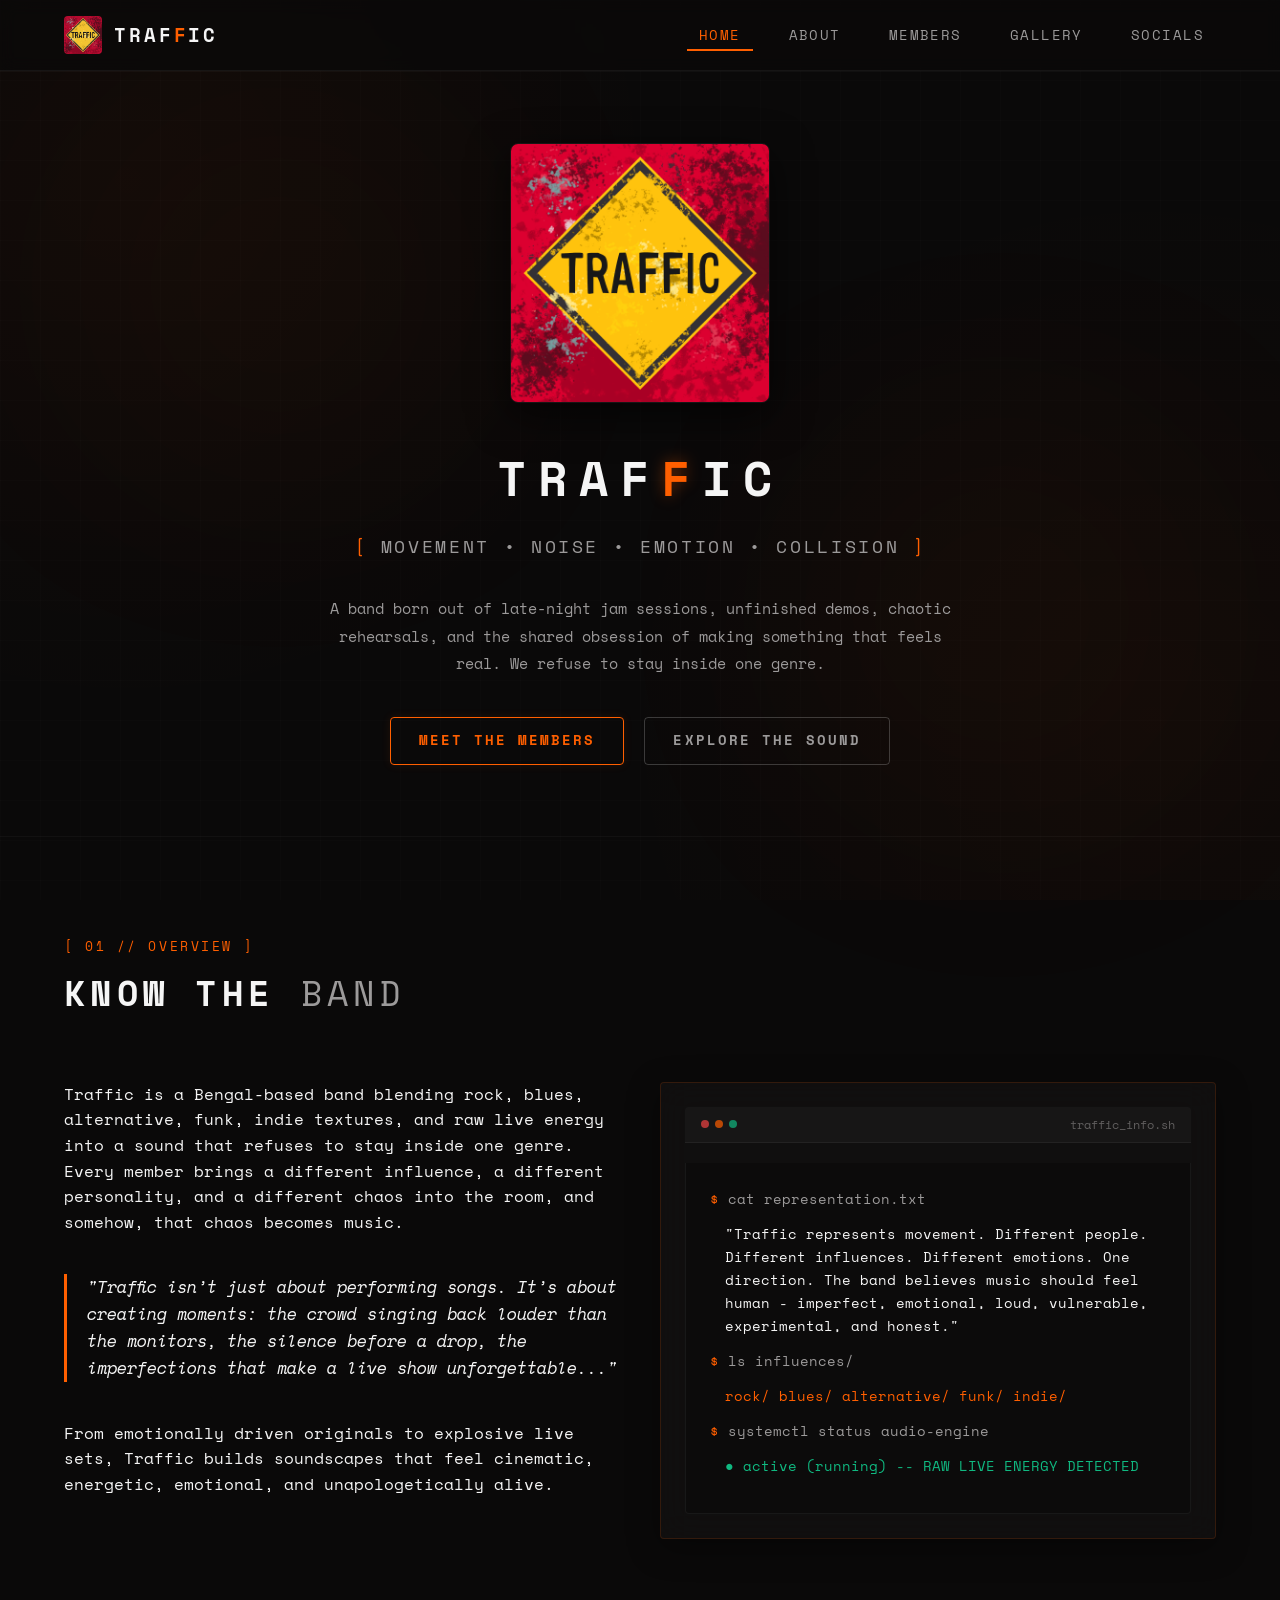
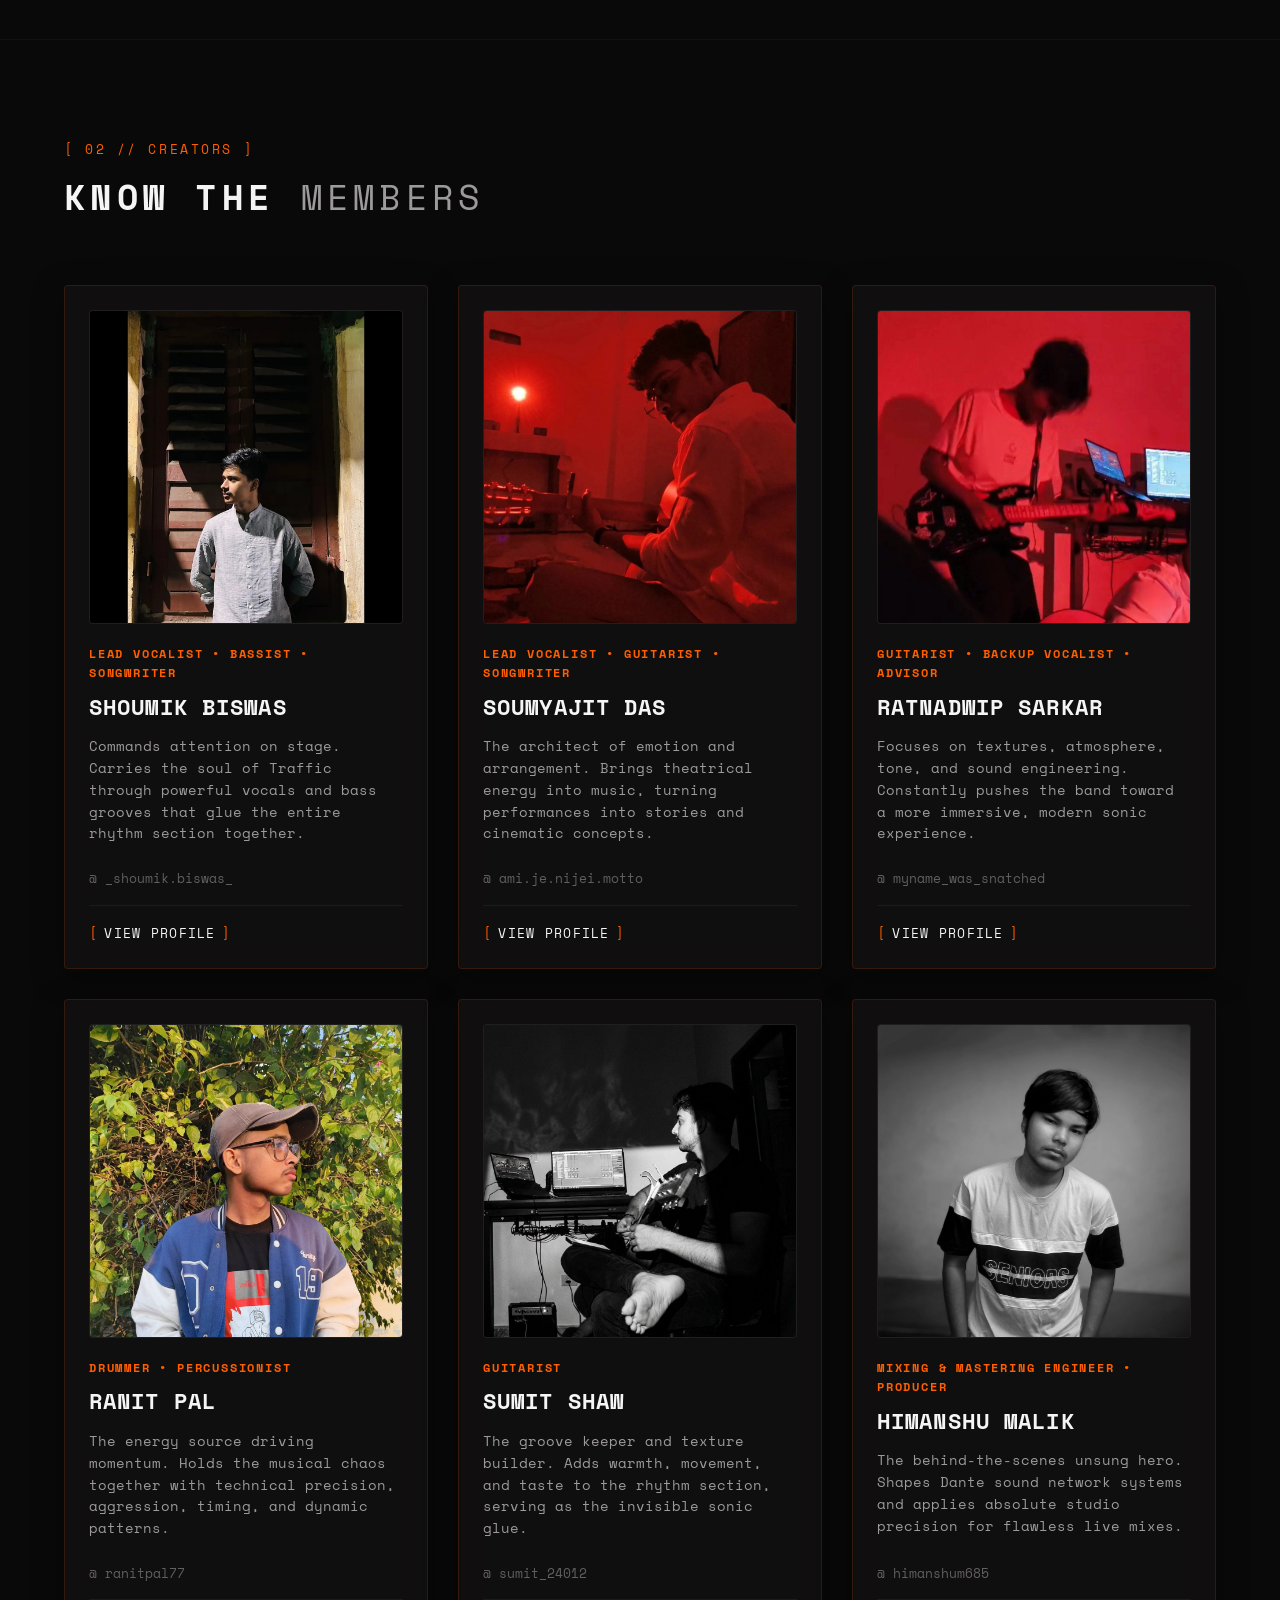
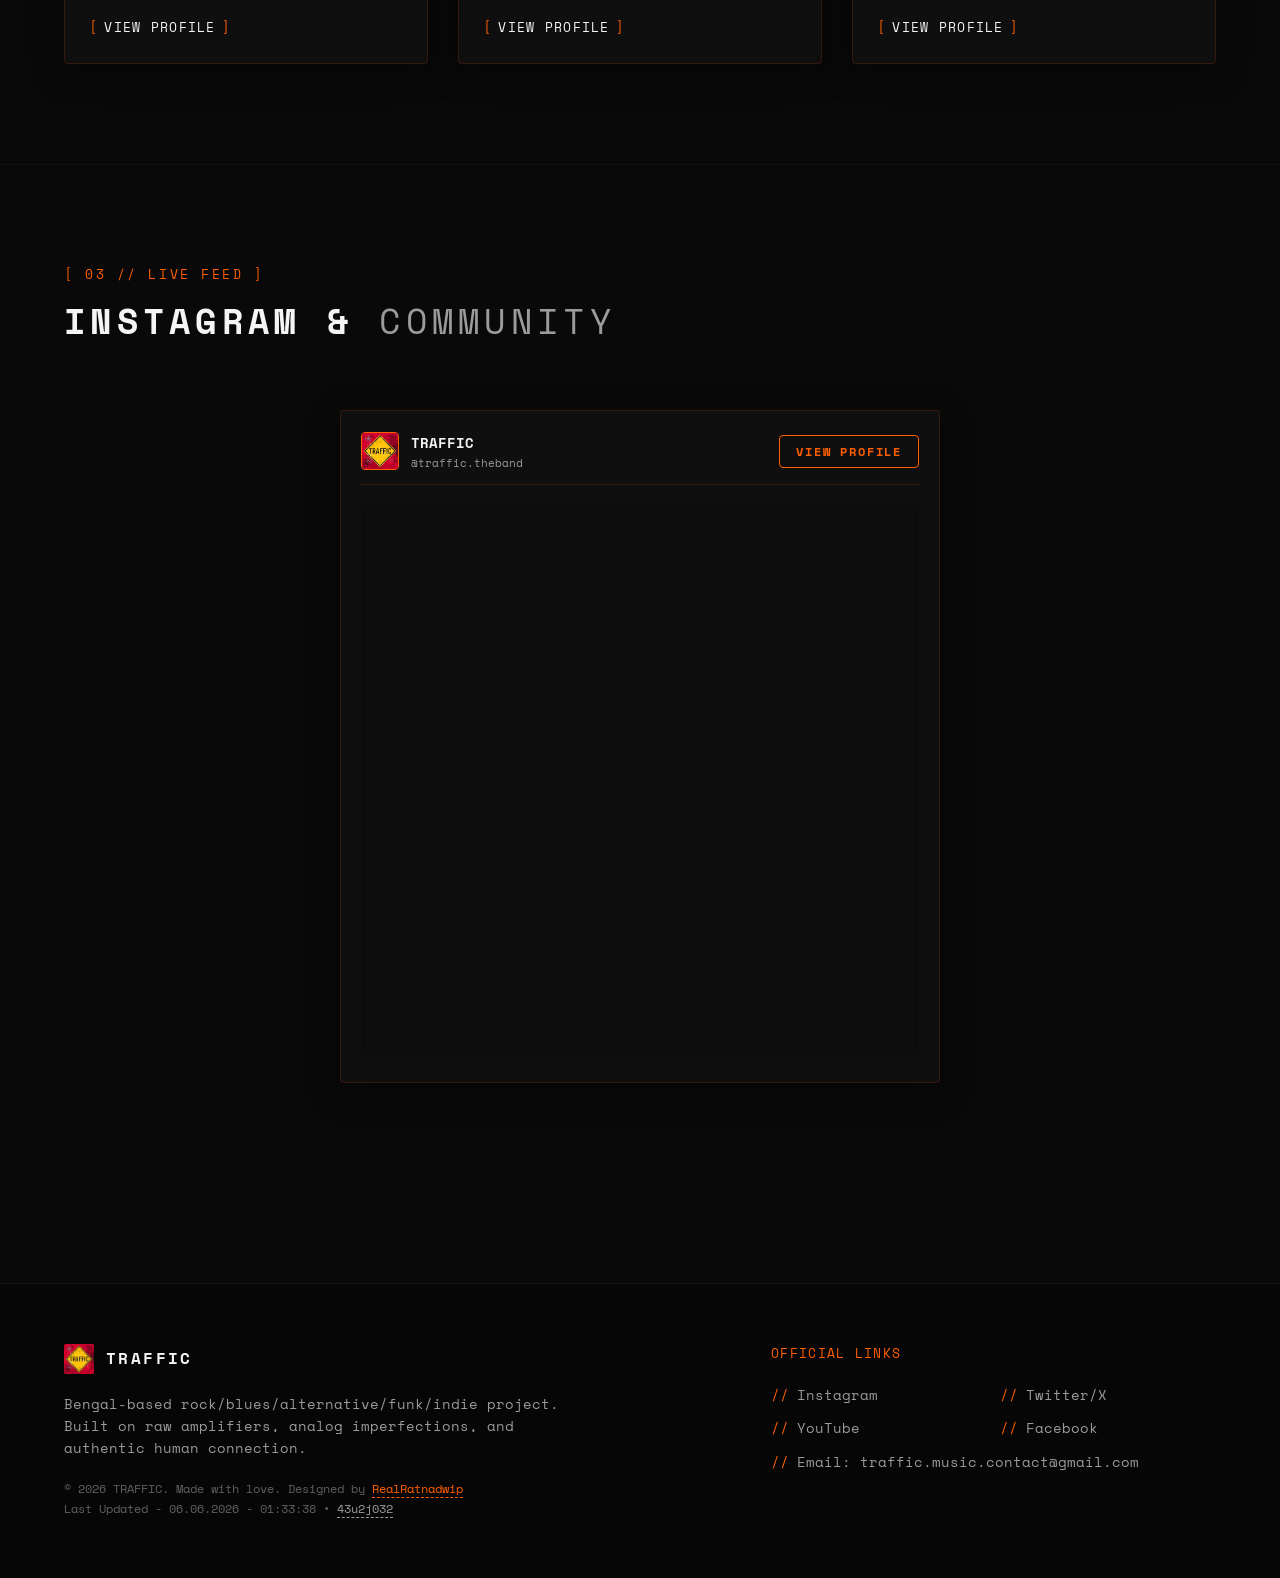
==== index.html @ 3b364897 "Add Traffic band website, assets and styles Introduce the initial Traffic band website: add homepage" ====
<!DOCTYPE html>
<html lang="en">
<head>
  <meta charset="UTF-8">
  <meta name="viewport" content="width=device-width, initial-scale=1.0">
  <title>TRAFFIC - The Band</title>
  <link rel="icon" type="image/png" href="images/logo.png">
  <meta name="description" content="Traffic is a Bengal-based band blending rock, blues, alternative, funk, and indie textures into raw, live energy. Movement. Emotion. Sound.">
  <link rel="stylesheet" href="css/style.css">
</head>
<body data-page="home">

  <!-- Ambient Glow Orbs -->
  <div class="glow-orb glow-orb-1"></div>
  <div class="glow-orb glow-orb-2"></div>

  <!-- Header & Navigation -->
  <header>
    <div class="container nav-container">
      <a href="./" class="logo-link">
        <img src="images/logo.png" alt="Traffic Logo" class="logo-img">
        <div class="logo-text">TRAF<span>F</span>IC</div>
      </a>
      <button class="menu-toggle" aria-label="Toggle Menu">
        <span></span>
        <span></span>
        <span></span>
      </button>
      <nav>
        <ul>
          <li><a href="#home" class="active">Home</a></li>
          <li><a href="#about">About</a></li>
          <li><a href="#members">Members</a></li>
          <li><a href="gallery/">Gallery</a></li>
          <li><a href="#socials">Socials</a></li>
        </ul>
      </nav>
    </div>
  </header>

  <!-- Hero Section -->
  <section id="home" class="hero">
    <div class="container hero-content animate-on-scroll">
      <img src="images/logo.png" alt="Traffic Large Logo" class="hero-logo-large">
      <h1>TRAF<span>F</span>IC</h1>
      <div class="hero-subtitle">Movement • Noise • Emotion • Collision</div>
      <p class="hero-desc">
        A band born out of late-night jam sessions, unfinished demos, chaotic rehearsals, and the shared obsession of making something that feels real. We refuse to stay inside one genre.
      </p>
      <div class="btn-container">
        <a href="#members" class="btn btn-primary">Meet The Members</a>
        <a href="#about" class="btn btn-secondary">Explore The Sound</a>
      </div>
    </div>
  </section>

  <!-- "Know The Band" Section -->
  <section id="about">
    <div class="container">
      <div class="section-header animate-on-scroll">
        <span class="section-tag">[ 01 // OVERVIEW ]</span>
        <h2 class="section-title">Know The <span>Band</span></h2>
      </div>

      <div class="about-grid">
        <div class="about-left animate-on-scroll delay-1">
          <p>
            Traffic is a Bengal-based band blending rock, blues, alternative, funk, indie textures, and raw live energy into a sound that refuses to stay inside one genre. Every member brings a different influence, a different personality, and a different chaos into the room, and somehow, that chaos becomes music.
          </p>
          <div class="about-accent-box">
            <p>
              "Traffic isn’t just about performing songs. It’s about creating moments: the crowd singing back louder than the monitors, the silence before a drop, the imperfections that make a live show unforgettable..."
            </p>
          </div>
          <p>
            From emotionally driven originals to explosive live sets, Traffic builds soundscapes that feel cinematic, energetic, emotional, and unapologetically alive.
          </p>
        </div>

        <div class="about-right-panel glass-panel animate-on-scroll delay-2">
          <div class="terminal-header">
            <div class="terminal-dots">
              <span></span>
              <span></span>
              <span></span>
            </div>
            <div class="terminal-title">traffic_info.sh</div>
          </div>
          <div class="terminal-body">
            <div class="terminal-line">
              <span class="terminal-prompt">$</span> cat representation.txt
            </div>
            <div class="terminal-line" style="color: var(--text-primary); margin-left: 15px;">
              "Traffic represents movement. Different people. Different influences. Different emotions. One direction. The band believes music should feel human - imperfect, emotional, loud, vulnerable, experimental, and honest."
            </div>
            <div class="terminal-line">
              <span class="terminal-prompt">$</span> ls influences/
            </div>
            <div class="terminal-line" style="color: var(--accent-amber); margin-left: 15px;">
              rock/  blues/  alternative/  funk/  indie/
            </div>
            <div class="terminal-line">
              <span class="terminal-prompt">$</span> systemctl status audio-engine
            </div>
            <div class="terminal-line" style="color: var(--accent-green); margin-left: 15px;">
              ● active (running) -- RAW LIVE ENERGY DETECTED
            </div>
          </div>
        </div>
      </div>
    </div>
  </section>

  <!-- "Know The Members" Section -->
  <section id="members">
    <div class="container">
      <div class="section-header animate-on-scroll">
        <span class="section-tag">[ 02 // CREATORS ]</span>
        <h2 class="section-title">Know The <span>Members</span></h2>
      </div>

      <div class="members-grid">
        
        <!-- Member 1: Shoumik Biswas -->
        <div class="member-card glass-panel animate-on-scroll delay-1">
          <div class="member-image-container">
            <div class="member-image-loading"></div>
            <!-- Fallback Vector Silhouette -->
            <div class="member-fallback-avatar">
              SB
              <div class="member-fallback-icon">
                <!-- Vocal/Bass Vector SVG -->
                <svg width="40" height="40" viewBox="0 0 24 24" fill="none" stroke="currentColor" stroke-width="1.5">
                  <path d="M12 2a3 3 0 0 0-3 3v7a3 3 0 0 0 6 0V5a3 3 0 0 0-3-3Z" />
                  <path d="M19 10v1a7 7 0 0 1-14 0v-1M12 19v3M8 22h8" />
                </svg>
              </div>
            </div>
            <img class="member-img loaded" src="images/members/shoumik-biswas.jpg" alt="Shoumik Biswas" onerror="this.style.opacity='0';">
          </div>
          <div class="member-role">Lead Vocalist • Bassist • Songwriter</div>
          <h3 class="member-name">Shoumik Biswas</h3>
          <p class="member-brief">
            Commands attention on stage. Carries the soul of Traffic through powerful vocals and bass grooves that glue the entire rhythm section together.
          </p>
          <a href="https://www.instagram.com/_shoumik.biswas_/" target="_blank" class="member-insta-link">
            <span>@</span>_shoumik.biswas_
          </a>
          <div class="member-card-footer">
            <a href="members/shoumik-biswas/" class="member-btn">View Profile</a>
          </div>
        </div>

        <!-- Member 2: Soumyajit Das -->
        <div class="member-card glass-panel animate-on-scroll delay-2">
          <div class="member-image-container">
            <div class="member-image-loading"></div>
            <!-- Fallback Vector Silhouette -->
            <div class="member-fallback-avatar">
              SD
              <div class="member-fallback-icon">
                <!-- Guitar/Vocal Vector SVG -->
                <svg width="40" height="40" viewBox="0 0 24 24" fill="none" stroke="currentColor" stroke-width="1.5">
                  <path d="M9 18V5l12-2v13" />
                  <circle cx="6" cy="18" r="3" />
                  <circle cx="18" cy="16" r="3" />
                </svg>
              </div>
            </div>
            <img class="member-img loaded" src="images/members/soumyajit-das.jpg" alt="Soumyajit Das" onerror="this.style.opacity='0';">
          </div>
          <div class="member-role">Lead Vocalist • Guitarist • Songwriter</div>
          <h3 class="member-name">Soumyajit Das</h3>
          <p class="member-brief">
            The architect of emotion and arrangement. Brings theatrical energy into music, turning performances into stories and cinematic concepts.
          </p>
          <a href="https://www.instagram.com/ami.je.nijei.motto/" target="_blank" class="member-insta-link">
            <span>@</span>ami.je.nijei.motto
          </a>
          <div class="member-card-footer">
            <a href="members/soumyajit-das/" class="member-btn">View Profile</a>
          </div>
        </div>

        <!-- Member 3: Ratnadwip Sarkar -->
        <div class="member-card glass-panel animate-on-scroll delay-3">
          <div class="member-image-container">
            <div class="member-image-loading"></div>
            <!-- Fallback Vector Silhouette -->
            <div class="member-fallback-avatar">
              RS
              <div class="member-fallback-icon">
                <!-- Sound Eng/Guitar Vector SVG -->
                <svg width="40" height="40" viewBox="0 0 24 24" fill="none" stroke="currentColor" stroke-width="1.5">
                  <rect x="3" y="3" width="18" height="18" rx="2" />
                  <path d="M21 12H3M12 3v18M7 8h2M7 16h2M15 8h2M15 16h2" />
                </svg>
              </div>
            </div>
            <img class="member-img loaded" src="images/members/ratnadwip-sarkar.jpg" alt="Ratnadwip Sarkar" onerror="this.style.opacity='0';">
          </div>
          <div class="member-role">Guitarist • Backup Vocalist • Advisor</div>
          <h3 class="member-name">Ratnadwip Sarkar</h3>
          <p class="member-brief">
            Focuses on textures, atmosphere, tone, and sound engineering. Constantly pushes the band toward a more immersive, modern sonic experience.
          </p>
          <a href="https://www.instagram.com/myname_was_snatched/" target="_blank" class="member-insta-link">
            <span>@</span>myname_was_snatched
          </a>
          <div class="member-card-footer">
            <a href="members/ratnadwip-sarkar/" class="member-btn">View Profile</a>
          </div>
        </div>

        <!-- Member 4: Ranit Pal -->
        <div class="member-card glass-panel animate-on-scroll delay-1">
          <div class="member-image-container">
            <div class="member-image-loading"></div>
            <!-- Fallback Vector Silhouette -->
            <div class="member-fallback-avatar">
              RP
              <div class="member-fallback-icon">
                <!-- Drums Vector SVG -->
                <svg width="40" height="40" viewBox="0 0 24 24" fill="none" stroke="currentColor" stroke-width="1.5">
                  <ellipse cx="12" cy="6" rx="9" ry="3" />
                  <path d="M3 6v10c0 1.66 4 3 9 3s9-1.34 9-3V6" />
                  <path d="M12 6v13" />
                  <path d="M17 3.5 7 20.5M7 3.5l10 17" />
                </svg>
              </div>
            </div>
            <img class="member-img loaded" src="images/members/ranit-pal.jpg" alt="Ranit Pal" onerror="this.style.opacity='0';">
          </div>
          <div class="member-role">Drummer • Percussionist</div>
          <h3 class="member-name">Ranit Pal</h3>
          <p class="member-brief">
            The energy source driving momentum. Holds the musical chaos together with technical precision, aggression, timing, and dynamic patterns.
          </p>
          <a href="https://www.instagram.com/ranitpal77/" target="_blank" class="member-insta-link">
            <span>@</span>ranitpal77
          </a>
          <div class="member-card-footer">
            <a href="members/ranit-pal/" class="member-btn">View Profile</a>
          </div>
        </div>

        <!-- Member 5: Sumit Shaw -->
        <div class="member-card glass-panel animate-on-scroll delay-2">
          <div class="member-image-container">
            <div class="member-image-loading"></div>
            <!-- Fallback Vector Silhouette -->
            <div class="member-fallback-avatar">
              SS
              <div class="member-fallback-icon">
                <!-- Guitar Vector SVG -->
                <svg width="40" height="40" viewBox="0 0 24 24" fill="none" stroke="currentColor" stroke-width="1.5">
                  <path d="M7.5 13.5 17 4c1-1 2.5-1 3.5 0s1 2.5 0 3.5L11 17M14 6l4 4" />
                  <path d="m11 17-2.5 2.5a2.12 2.12 0 0 1-3-3L8 14" />
                  <path d="m6 16.5-3.5 1c-.8.2-1.3-.3-1.1-1.1l1-3.5" />
                </svg>
              </div>
            </div>
            <img class="member-img loaded" src="images/members/sumit-shaw.jpg" alt="Sumit Shaw" onerror="this.style.opacity='0';">
          </div>
          <div class="member-role">Guitarist</div>
          <h3 class="member-name">Sumit Shaw</h3>
          <p class="member-brief">
            The groove keeper and texture builder. Adds warmth, movement, and taste to the rhythm section, serving as the invisible sonic glue.
          </p>
          <a href="https://www.instagram.com/sumit_24012/" target="_blank" class="member-insta-link">
            <span>@</span>sumit_24012
          </a>
          <div class="member-card-footer">
            <a href="members/sumit-shaw/" class="member-btn">View Profile</a>
          </div>
        </div>

        <!-- Member 6: Himanshu Malik -->
        <div class="member-card glass-panel animate-on-scroll delay-3">
          <div class="member-image-container">
            <div class="member-image-loading"></div>
            <!-- Fallback Vector Silhouette -->
            <div class="member-fallback-avatar">
              HM
              <div class="member-fallback-icon">
                <!-- Mixer Faders Vector SVG -->
                <svg width="40" height="40" viewBox="0 0 24 24" fill="none" stroke="currentColor" stroke-width="1.5">
                  <path d="M4 14h4M4 20h4M16 14h4M16 20h4" />
                  <path d="M12 2v20M6 2v6M6 14v8M18 2v6M18 14v8" />
                  <rect x="4" y="8" width="4" height="6" rx="1" />
                  <rect x="10" y="4" width="4" height="6" rx="1" />
                  <rect x="16" y="8" width="4" height="6" rx="1" />
                </svg>
              </div>
            </div>
            <img class="member-img loaded" src="images/members/himanshu-malik.jpg" alt="Himanshu Malik" onerror="this.style.opacity='0';">
          </div>
          <div class="member-role">Mixing & Mastering Engineer • Producer</div>
          <h3 class="member-name">Himanshu Malik</h3>
          <p class="member-brief">
            The behind-the-scenes unsung hero. Shapes Dante sound network systems and applies absolute studio precision for flawless live mixes.
          </p>
          <a href="https://www.instagram.com/himanshum685/" target="_blank" class="member-insta-link">
            <span>@</span>himanshum685
          </a>
          <div class="member-card-footer">
            <a href="members/himanshu-malik/" class="member-btn">View Profile</a>
          </div>
        </div>

      </div>
    </div>
  </section>

  <!-- Instagram / Social Section -->
  <section id="socials">
    <div class="container">
      <div class="section-header animate-on-scroll">
        <span class="section-tag">[ 03 // LIVE FEED ]</span>
        <h2 class="section-title">Instagram & <span>Community</span></h2>
      </div>

      <div class="insta-embed-container glass-panel animate-on-scroll delay-1" style="max-width: 600px; margin: 0 auto; padding: 20px;">
        <div class="insta-embed-header" style="display: flex; justify-content: space-between; align-items: center; border-bottom: 1px solid rgba(255, 95, 0, 0.15); padding-bottom: 12px; margin-bottom: 20px;">
          <div style="display: flex; align-items: center; gap: 12px;">
            <img src="images/logo.png" alt="Traffic Logo" style="width: 38px; height: 38px; border-radius: 4px; border: 1px solid var(--accent-amber);">
            <div>
              <div style="font-weight: 700; font-size: 0.9rem; text-transform: uppercase;">TRAFFIC</div>
              <div class="insta-handle" style="font-size: 0.7rem; color: var(--text-secondary);">@traffic.theband</div>
            </div>
          </div>
          <a href="https://www.instagram.com/traffic.theband/" target="_blank" class="btn insta-profile-link" style="padding: 6px 16px; font-size: 0.75rem; border-color: var(--accent-amber); color: var(--accent-amber);">View Profile</a>
        </div>
        <iframe 
          src="https://www.instagram.com/traffic.theband/embed" 
          class="insta-iframe"
          width="100%" 
          height="550" 
          style="border:none; overflow:hidden; border-radius: 4px; background: rgba(0,0,0,0.2);" 
          scrolling="no" 
          frameborder="0" 
          allowtransparency="true" 
          allow="encrypted-media">
        </iframe>
      </div>
    </div>
  </section>

  <!-- Footer -->
  <footer>
    <div class="container footer-grid">
      <div class="footer-left">
        <div class="footer-logo">
          <img src="images/logo.png" alt="Traffic Logo" style="height: 30px; width: auto; border-radius: 2px;">
          TRAFFIC
        </div>
        <p class="footer-desc">
          Bengal-based rock/blues/alternative/funk/indie project. Built on raw amplifiers, analog imperfections, and authentic human connection.
        </p>
        <p class="footer-copy">
          &copy; 2026 TRAFFIC. Made with love. Designed by <a href="https://ratnadwip.com" target="_blank" style="color: var(--accent-amber); text-decoration: none; border-bottom: 1px dashed var(--accent-amber);">RealRatnadwip</a><br>
          Last Updated - 06.06.2026 - 01:33:38
        </p>
      </div>

      <div class="footer-right">
        <div class="footer-links-title">Official Links</div>
        <div class="links-grid">
          <a href="https://www.instagram.com/traffic.theband/" target="_blank" class="social-icon-link">
            <span>//</span> Instagram
          </a>
          <a href="https://x.com/traffic_theband" target="_blank" class="social-icon-link">
            <span>//</span> Twitter/X
          </a>
          <a href="https://www.youtube.com/@traffic.theband" target="_blank" class="social-icon-link">
            <span>//</span> YouTube
          </a>
          <a href="https://www.facebook.com/traffic.theband" target="_blank" class="social-icon-link">
            <span>//</span> Facebook
          </a>
          <a href="mailto:traffic.music.contact@gmail.com" class="social-icon-link" style="grid-column: span 2;">
            <span>//</span> Email: traffic.music.contact@gmail.com
          </a>
        </div>
      </div>
    </div>
  </footer>

  <script src="js/components.js"></script>
  <script src="js/app.js"></script>
</body>
</html>
---- css/style.css ----
@import url('https://fonts.googleapis.com/css2?family=Space+Mono:ital,wght@0,400;0,700;1,400;1,700&display=swap');

:root {
  --bg-color: #0a0909;
  --bg-noise: rgba(10, 9, 9, 0.98);
  --panel-bg: rgba(20, 19, 19, 0.65);
  --panel-bg-hover: rgba(30, 28, 28, 0.8);
  --panel-border: rgba(255, 95, 0, 0.15);
  --panel-border-hover: rgba(255, 95, 0, 0.45);
  --accent-amber: #ff5f00;
  --accent-amber-glow: rgba(255, 95, 0, 0.4);
  --accent-green: #10b981;
  --accent-red: #ef4444;
  --text-primary: #f5f5f5;
  --text-secondary: #9c9a9a;
  --text-muted: #615f5f;
  --font-mono: 'Space Mono', monospace;
  --transition-speed: 0.3s;
  --container-max-width: 1200px;
}

/* Base Reset & Layout */
* {
  box-sizing: border-box;
  margin: 0;
  padding: 0;
}

body {
  background-color: var(--bg-color);
  color: var(--text-primary);
  font-family: var(--font-mono);
  line-height: 1.6;
  overflow-x: hidden;
  position: relative;
  background-image: 
    radial-gradient(circle at 10% 20%, rgba(255, 95, 0, 0.03) 0%, transparent 40%),
    radial-gradient(circle at 90% 80%, rgba(255, 95, 0, 0.03) 0%, transparent 40%);
  background-attachment: fixed;
}

/* Background grid detail for tactile feel */
body::before {
  content: "";
  position: fixed;
  top: 0;
  left: 0;
  width: 100%;
  height: 100%;
  background-image: 
    linear-gradient(to right, rgba(255, 255, 255, 0.01) 1px, transparent 1px),
    linear-gradient(to bottom, rgba(255, 255, 255, 0.01) 1px, transparent 1px);
  background-size: 40px 40px;
  pointer-events: none;
  z-index: 1;
}

/* Ambient glow orb animation */
.glow-orb {
  position: fixed;
  width: 300px;
  height: 300px;
  border-radius: 50%;
  background: var(--accent-amber);
  filter: blur(140px);
  opacity: 0.08;
  pointer-events: none;
  z-index: 0;
  animation: pulse-glow 8s infinite alternate ease-in-out;
}

.glow-orb-1 {
  top: 15%;
  left: 10%;
}

.glow-orb-2 {
  bottom: 15%;
  right: 10%;
  animation-delay: 2s;
}

@keyframes pulse-glow {
  0% {
    transform: scale(1) translate(0, 0);
    opacity: 0.06;
  }
  100% {
    transform: scale(1.2) translate(30px, 30px);
    opacity: 0.12;
  }
}

/* Scrollbar Customization */
::-webkit-scrollbar {
  width: 8px;
  height: 8px;
}

::-webkit-scrollbar-track {
  background: var(--bg-color);
}

::-webkit-scrollbar-thumb {
  background: rgba(255, 95, 0, 0.2);
  border-radius: 4px;
  border: 2px solid var(--bg-color);
}

::-webkit-scrollbar-thumb:hover {
  background: var(--accent-amber);
}

/* Selection */
::selection {
  background: var(--accent-amber);
  color: var(--bg-color);
}

/* Structural Classes */
.container {
  width: 100%;
  max-width: var(--container-max-width);
  margin: 0 auto;
  padding: 0 24px;
  position: relative;
  z-index: 2;
}

/* Glassmorphic Panel Base */
.glass-panel {
  background: var(--panel-bg);
  backdrop-filter: blur(16px) saturate(120%);
  -webkit-backdrop-filter: blur(16px) saturate(120%);
  border: 1px solid var(--panel-border);
  border-radius: 4px;
  padding: 24px;
  transition: border-color var(--transition-speed), box-shadow var(--transition-speed), transform var(--transition-speed);
  box-shadow: 0 8px 32px 0 rgba(0, 0, 0, 0.37);
}

.glass-panel:hover {
  border-color: var(--panel-border-hover);
  box-shadow: 0 8px 32px 0 rgba(255, 95, 0, 0.05), inset 0 0 12px rgba(255, 95, 0, 0.03);
}

/* Header & Navigation */
header {
  border-bottom: 1px solid rgba(255, 255, 255, 0.05);
  backdrop-filter: blur(8px);
  position: sticky;
  top: 0;
  z-index: 100;
  background: rgba(10, 9, 9, 0.8);
}

.nav-container {
  display: flex;
  justify-content: space-between;
  align-items: center;
  height: 70px;
}

.logo-link {
  display: flex;
  align-items: center;
  text-decoration: none;
  color: var(--text-primary);
  font-weight: 700;
  gap: 12px;
}

.logo-img {
  height: 38px;
  width: auto;
  border-radius: 4px;
  filter: grayscale(20%);
  transition: filter var(--transition-speed);
}

.logo-link:hover .logo-img {
  filter: grayscale(0%) drop-shadow(0 0 8px var(--accent-amber-glow));
}

.logo-text {
  font-size: 1.2rem;
  letter-spacing: 0.15em;
  text-transform: uppercase;
  position: relative;
}

.logo-text span {
  color: var(--accent-amber);
}

nav ul {
  display: flex;
  list-style: none;
  gap: 24px;
}

nav a {
  color: var(--text-secondary);
  text-decoration: none;
  font-size: 0.9rem;
  text-transform: uppercase;
  letter-spacing: 0.1em;
  padding: 6px 12px;
  border-radius: 4px;
  transition: all var(--transition-speed);
  position: relative;
}

nav a::before {
  content: "> ";
  opacity: 0;
  position: absolute;
  left: -2px;
  transition: opacity var(--transition-speed), transform var(--transition-speed);
  transform: translateX(-4px);
  color: var(--accent-amber);
}

nav a:hover {
  color: var(--text-primary);
  background: rgba(255, 95, 0, 0.06);
  padding-left: 20px;
}

nav a:hover::before {
  opacity: 1;
  transform: translateX(0);
}

nav a.active {
  color: var(--accent-amber);
  border-bottom: 2px solid var(--accent-amber);
  border-radius: 0;
  padding-bottom: 4px;
}

/* Hero Section */
.hero {
  min-height: 85vh;
  display: flex;
  align-items: center;
  justify-content: center;
  text-align: center;
  position: relative;
  padding: 40px 0;
}

.hero-content {
  max-width: 800px;
}

.hero-logo-large {
  max-width: 260px;
  height: auto;
  margin-bottom: 30px;
  border-radius: 8px;
  box-shadow: 0 12px 40px rgba(0, 0, 0, 0.6);
  border: 1px solid rgba(255, 255, 255, 0.05);
  animation: float 6s ease-in-out infinite;
}

@keyframes float {
  0% { transform: translateY(0px) rotate(0deg); }
  50% { transform: translateY(-10px) rotate(1deg); }
  100% { transform: translateY(0px) rotate(0deg); }
}

.hero h1 {
  font-size: 3rem;
  font-weight: 700;
  text-transform: uppercase;
  letter-spacing: 0.25em;
  margin-bottom: 15px;
  color: var(--text-primary);
}

.hero h1 span {
  color: var(--accent-amber);
  text-shadow: 0 0 15px var(--accent-amber-glow);
}

.hero-subtitle {
  font-size: 1.1rem;
  color: var(--text-secondary);
  letter-spacing: 0.15em;
  margin-bottom: 35px;
  text-transform: uppercase;
}

.hero-subtitle::before {
  content: "[ ";
  color: var(--accent-amber);
}
.hero-subtitle::after {
  content: " ]";
  color: var(--accent-amber);
}

.hero-desc {
  font-size: 0.95rem;
  max-width: 650px;
  margin: 0 auto 40px auto;
  color: var(--text-secondary);
  line-height: 1.8;
}

.btn-container {
  display: flex;
  justify-content: center;
  gap: 20px;
}

.btn {
  font-family: var(--font-mono);
  background: transparent;
  color: var(--text-primary);
  border: 1px solid var(--text-primary);
  padding: 12px 28px;
  text-transform: uppercase;
  letter-spacing: 0.15em;
  font-size: 0.85rem;
  font-weight: 700;
  cursor: pointer;
  border-radius: 4px;
  text-decoration: none;
  transition: all var(--transition-speed);
  display: inline-flex;
  align-items: center;
  gap: 10px;
}

.btn-primary {
  border-color: var(--accent-amber);
  color: var(--accent-amber);
  box-shadow: 0 0 10px rgba(255, 95, 0, 0.1);
}

.btn-primary:hover {
  background: var(--accent-amber);
  color: var(--bg-color);
  box-shadow: 0 0 20px rgba(255, 95, 0, 0.4);
  transform: translateY(-2px);
}

.btn-secondary {
  border-color: rgba(255, 255, 255, 0.2);
  color: var(--text-secondary);
}

.btn-secondary:hover {
  border-color: var(--text-primary);
  color: var(--text-primary);
  background: rgba(255, 255, 255, 0.05);
  transform: translateY(-2px);
}

.scroll-indicator {
  position: absolute;
  bottom: 40px;
  left: 50%;
  transform: translateX(-50%);
  display: flex;
  flex-direction: column;
  align-items: center;
  gap: 8px;
  color: var(--text-muted);
  font-size: 0.75rem;
  letter-spacing: 0.2em;
  text-transform: uppercase;
  text-decoration: none;
}

.scroll-indicator::after {
  content: "↓";
  font-size: 1.1rem;
  color: var(--accent-amber);
  animation: bounce 2s infinite;
}

@keyframes bounce {
  0%, 20%, 50%, 80%, 100% { transform: translateY(0); }
  40% { transform: translateY(-8px); }
  60% { transform: translateY(-4px); }
}

/* Section Common Styling */
section {
  padding: 100px 0;
  border-top: 1px solid rgba(255, 255, 255, 0.03);
}

.section-header {
  margin-bottom: 60px;
  position: relative;
}

.section-tag {
  color: var(--accent-amber);
  font-size: 0.8rem;
  text-transform: uppercase;
  letter-spacing: 0.2em;
  margin-bottom: 8px;
  display: block;
}

.section-title {
  font-size: 2.2rem;
  text-transform: uppercase;
  letter-spacing: 0.15em;
  font-weight: 700;
}

.section-title span {
  font-weight: 400;
  color: var(--text-secondary);
}

/* "Know The Band" Section */
.about-grid {
  display: grid;
  grid-template-columns: 1fr 1fr;
  gap: 40px;
  align-items: start;
}

.about-left {
  display: flex;
  flex-direction: column;
  gap: 24px;
}

.about-accent-box {
  border-left: 3px solid var(--accent-amber);
  padding-left: 20px;
  margin: 15px 0;
}

.about-accent-box p {
  font-style: italic;
  font-size: 1.05rem;
  color: var(--text-primary);
}

.about-right-panel {
  display: flex;
  flex-direction: column;
  gap: 20px;
}

.terminal-header {
  background: rgba(255, 255, 255, 0.03);
  padding: 8px 16px;
  border-radius: 4px 4px 0 0;
  border-bottom: 1px solid rgba(255, 255, 255, 0.05);
  display: flex;
  justify-content: space-between;
  align-items: center;
  font-size: 0.75rem;
  color: var(--text-muted);
}

.terminal-dots {
  display: flex;
  gap: 6px;
}

.terminal-dots span {
  display: block;
  width: 8px;
  height: 8px;
  border-radius: 50%;
  background: var(--text-muted);
}

.terminal-dots span:nth-child(1) { background: var(--accent-red); opacity: 0.7; }
.terminal-dots span:nth-child(2) { background: var(--accent-amber); opacity: 0.7; }
.terminal-dots span:nth-child(3) { background: var(--accent-green); opacity: 0.7; }

.terminal-body {
  padding: 24px;
  font-size: 0.9rem;
  color: var(--text-secondary);
  border-radius: 0 0 4px 4px;
  border: 1px solid rgba(255, 255, 255, 0.05);
  border-top: none;
  background: rgba(0, 0, 0, 0.2);
}

.terminal-line {
  margin-bottom: 12px;
}

.terminal-prompt {
  color: var(--accent-amber);
}

/* "Know The Members" Section */
.members-grid {
  display: grid;
  grid-template-columns: repeat(3, 1fr);
  gap: 30px;
}

.member-card {
  position: relative;
  overflow: hidden;
  display: flex;
  flex-direction: column;
  height: 100%;
}

.member-image-container {
  width: 100%;
  aspect-ratio: 1;
  background: #141313;
  overflow: hidden;
  border-radius: 4px;
  position: relative;
  border: 1px solid rgba(255, 255, 255, 0.05);
  margin-bottom: 20px;
  display: flex;
  align-items: center;
  justify-content: center;
}

/* Animated placeholder/loading overlay */
.member-image-loading {
  position: absolute;
  top: 0;
  left: 0;
  width: 100%;
  height: 100%;
  background: linear-gradient(90deg, transparent, rgba(255, 95, 0, 0.05), transparent);
  transform: translateX(-100%);
  animation: shimer 1.5s infinite;
}

@keyframes shimer {
  100% { transform: translateX(100%); }
}

.member-img {
  width: 100%;
  height: 100%;
  object-fit: cover;
  opacity: 0;
  transition: opacity var(--transition-speed), transform 0.6s cubic-bezier(0.16, 1, 0.3, 1);
}

.member-img.loaded {
  opacity: 1;
}

.member-card:hover .member-img {
  transform: scale(1.04);
}

.member-fallback-avatar {
  position: absolute;
  font-size: 3rem;
  color: var(--text-muted);
  text-transform: uppercase;
  font-weight: 700;
  display: flex;
  flex-direction: column;
  align-items: center;
  justify-content: center;
  text-align: center;
  pointer-events: none;
  z-index: 1;
  opacity: 0.4;
}

.member-fallback-icon {
  font-size: 1.5rem;
  color: var(--accent-amber);
  margin-top: 10px;
  opacity: 0.7;
}

.member-card:hover .member-fallback-avatar {
  opacity: 0.6;
}

.member-role {
  color: var(--accent-amber);
  font-size: 0.75rem;
  text-transform: uppercase;
  letter-spacing: 0.15em;
  margin-bottom: 6px;
  font-weight: 700;
}

.member-name {
  font-size: 1.4rem;
  font-weight: 700;
  margin-bottom: 12px;
  letter-spacing: 0.05em;
  text-transform: uppercase;
}

.member-brief {
  color: var(--text-secondary);
  font-size: 0.85rem;
  margin-bottom: 24px;
  flex-grow: 1;
}

.member-insta-link {
  display: inline-flex;
  align-items: center;
  gap: 8px;
  color: var(--text-muted);
  text-decoration: none;
  font-size: 0.8rem;
  transition: color var(--transition-speed);
  margin-bottom: 15px;
}

.member-insta-link:hover {
  color: var(--accent-amber);
}

.member-card-footer {
  border-top: 1px solid rgba(255, 255, 255, 0.05);
  padding-top: 18px;
  display: flex;
  justify-content: space-between;
  align-items: center;
}

.member-btn {
  font-size: 0.8rem;
  text-transform: uppercase;
  letter-spacing: 0.1em;
  color: var(--text-primary);
  text-decoration: none;
  display: flex;
  align-items: center;
  gap: 6px;
  transition: color var(--transition-speed), transform var(--transition-speed);
}

.member-btn::before {
  content: "[";
  color: var(--accent-amber);
  transition: transform var(--transition-speed);
}
.member-btn::after {
  content: "]";
  color: var(--accent-amber);
  transition: transform var(--transition-speed);
}

.member-btn:hover {
  color: var(--accent-amber);
}

.member-btn:hover::before {
  transform: translateX(-4px);
}
.member-btn:hover::after {
  transform: translateX(4px);
}

/* Instagram / Social Section */
.social-layout {
  display: grid;
  grid-template-columns: 1.2fr 0.8fr;
  gap: 40px;
  align-items: start;
}

.social-feed-container {
  display: flex;
  flex-direction: column;
  gap: 20px;
}

/* Custom mock/embedded Instagram feed styling */
.insta-feed-header {
  display: flex;
  justify-content: space-between;
  align-items: center;
  border-bottom: 1px solid rgba(255, 255, 255, 0.05);
  padding-bottom: 15px;
}

.insta-profile-meta {
  display: flex;
  align-items: center;
  gap: 12px;
}

.insta-logo-small {
  width: 40px;
  height: 40px;
  border-radius: 50%;
  border: 1px solid var(--accent-amber);
  padding: 2px;
}

.insta-profile-name {
  font-weight: 700;
  font-size: 0.95rem;
  text-transform: uppercase;
  color: var(--text-primary);
}

.insta-profile-handle {
  font-size: 0.75rem;
  color: var(--text-secondary);
}

.insta-grid {
  display: grid;
  grid-template-columns: 1fr 1fr;
  gap: 20px;
}

.insta-post-card {
  border: 1px solid rgba(255, 255, 255, 0.05);
  border-radius: 4px;
  overflow: hidden;
  background: rgba(0, 0, 0, 0.2);
  transition: all var(--transition-speed);
  display: flex;
  flex-direction: column;
}

.insta-post-card:hover {
  border-color: var(--panel-border-hover);
  transform: translateY(-2px);
}

.insta-post-img-wrapper {
  width: 100%;
  aspect-ratio: 1.2;
  position: relative;
  background: #141313;
  overflow: hidden;
  display: flex;
  align-items: center;
  justify-content: center;
}

.insta-post-img-wrapper::before {
  content: "";
  position: absolute;
  top: 0;
  left: 0;
  width: 100%;
  height: 100%;
  background: linear-gradient(to top, rgba(0, 0, 0, 0.8) 0%, transparent 40%);
  z-index: 2;
  pointer-events: none;
}

.insta-post-img {
  width: 100%;
  height: 100%;
  object-fit: cover;
  filter: contrast(105%) brightness(90%) grayscale(20%);
  transition: transform 0.5s;
}

.insta-post-card:hover .insta-post-img {
  transform: scale(1.05);
}

.insta-post-content {
  padding: 15px;
  font-size: 0.8rem;
  display: flex;
  flex-direction: column;
  gap: 10px;
  flex-grow: 1;
}

.insta-post-text {
  color: var(--text-secondary);
  line-height: 1.5;
  display: -webkit-box;
  -webkit-line-clamp: 3;
  -webkit-box-orient: vertical;
  overflow: hidden;
}

.insta-post-stats {
  display: flex;
  gap: 15px;
  color: var(--text-muted);
  font-size: 0.75rem;
  margin-top: auto;
  border-top: 1px solid rgba(255, 255, 255, 0.03);
  padding-top: 10px;
}

.insta-post-stats span {
  display: flex;
  align-items: center;
  gap: 4px;
}

.insta-iframe-container {
  width: 100%;
  border-radius: 4px;
  overflow: hidden;
  border: 1px solid rgba(255, 255, 255, 0.05);
  background: rgba(0, 0, 0, 0.3);
  position: relative;
  min-height: 400px;
}

.social-right-details {
  display: flex;
  flex-direction: column;
  gap: 20px;
}

.social-stats-grid {
  display: grid;
  grid-template-columns: 1fr 1fr;
  gap: 15px;
}

.social-stat-card {
  padding: 15px;
  text-align: center;
  border-radius: 4px;
  border: 1px solid rgba(255, 255, 255, 0.05);
  background: rgba(255, 255, 255, 0.01);
}

.stat-val {
  font-size: 1.4rem;
  font-weight: 700;
  color: var(--accent-amber);
}

.stat-lbl {
  font-size: 0.7rem;
  text-transform: uppercase;
  color: var(--text-muted);
  margin-top: 4px;
}

/* Member Page Layout & Detail */
.member-page-grid {
  display: grid;
  grid-template-columns: 0.85fr 1.15fr;
  gap: 50px;
  padding: 50px 0;
  align-items: start;
}

.member-page-left {
  position: sticky;
  top: 100px;
  display: flex;
  flex-direction: column;
  gap: 24px;
}

.member-page-img-card {
  border-radius: 4px;
  overflow: hidden;
  background: #141313;
  border: 1px solid rgba(255, 255, 255, 0.05);
  aspect-ratio: 1;
  display: flex;
  align-items: center;
  justify-content: center;
  position: relative;
  box-shadow: 0 12px 40px rgba(0, 0, 0, 0.6);
}

.member-page-img {
  width: 100%;
  height: 100%;
  object-fit: cover;
  opacity: 0;
  transition: opacity var(--transition-speed);
}

.member-page-img.loaded {
  opacity: 1;
}

.member-page-right {
  display: flex;
  flex-direction: column;
  gap: 35px;
}

.back-prompt-container {
  margin-bottom: 30px;
}

.back-prompt {
  color: var(--text-secondary);
  text-decoration: none;
  font-size: 0.9rem;
  transition: color var(--transition-speed);
  display: inline-flex;
  align-items: center;
  gap: 8px;
}

.back-prompt span {
  color: var(--accent-amber);
}

.back-prompt:hover {
  color: var(--text-primary);
}

.back-prompt:hover span {
  animation: arrow-nudge 0.6s infinite alternate ease-in-out;
}

@keyframes arrow-nudge {
  0% { transform: translateX(0); }
  100% { transform: translateX(-4px); }
}

.detail-section {
  display: flex;
  flex-direction: column;
  gap: 12px;
}

.detail-title {
  font-size: 0.85rem;
  text-transform: uppercase;
  color: var(--accent-amber);
  letter-spacing: 0.15em;
  display: flex;
  align-items: center;
  gap: 8px;
}

.detail-title::after {
  content: "";
  flex-grow: 1;
  height: 1px;
  background: rgba(255, 95, 0, 0.15);
}

.detail-content {
  font-size: 0.95rem;
  color: var(--text-secondary);
  line-height: 1.8;
}

.style-list {
  list-style: none;
  display: flex;
  flex-direction: column;
  gap: 12px;
}

.style-list li {
  position: relative;
  padding-left: 24px;
}

.style-list li::before {
  content: "»";
  position: absolute;
  left: 0;
  color: var(--accent-amber);
}

/* Footer & Official Links */
footer {
  border-top: 1px solid rgba(255, 255, 255, 0.05);
  padding: 60px 0;
  background: rgba(5, 5, 5, 0.8);
  margin-top: 100px;
}

.footer-grid {
  display: grid;
  grid-template-columns: 1.2fr 0.8fr;
  gap: 40px;
}

.footer-left {
  display: flex;
  flex-direction: column;
  gap: 20px;
}

.footer-logo {
  display: flex;
  align-items: center;
  gap: 12px;
  font-weight: 700;
  text-transform: uppercase;
  letter-spacing: 0.15em;
}

.footer-desc {
  font-size: 0.85rem;
  color: var(--text-secondary);
  max-width: 500px;
}

.footer-copy {
  font-size: 0.75rem;
  color: var(--text-muted);
}

.footer-right {
  display: flex;
  flex-direction: column;
  gap: 20px;
}

.footer-links-title {
  font-size: 0.8rem;
  text-transform: uppercase;
  letter-spacing: 0.1em;
  color: var(--accent-amber);
}

.links-grid {
  display: grid;
  grid-template-columns: 1fr 1fr;
  gap: 12px;
}

.social-icon-link {
  display: flex;
  align-items: center;
  gap: 8px;
  color: var(--text-secondary);
  text-decoration: none;
  font-size: 0.85rem;
  transition: all var(--transition-speed);
}

.social-icon-link:hover {
  color: var(--text-primary);
  transform: translateX(4px);
}

.social-icon-link span {
  color: var(--accent-amber);
}

/* Animations Trigger classes (for JS observer) */
.animate-on-scroll {
  opacity: 0;
  transform: translateY(20px);
  transition: opacity 0.8s cubic-bezier(0.16, 1, 0.3, 1), transform 0.8s cubic-bezier(0.16, 1, 0.3, 1);
}

.animate-on-scroll.appear {
  opacity: 1;
  transform: translateY(0);
}

.delay-1 { transition-delay: 0.1s; }
.delay-2 { transition-delay: 0.2s; }
.delay-3 { transition-delay: 0.3s; }
.delay-4 { transition-delay: 0.4s; }

/* Scroll down cleanup */
.scroll-indicator {
  display: none !important;
}

/* Gallery Section */
.gallery-grid {
  display: grid;
  grid-template-columns: repeat(auto-fill, minmax(280px, 1fr));
  gap: 24px;
}

.gallery-item {
  position: relative;
  overflow: hidden;
  aspect-ratio: 1.5;
  cursor: pointer;
  border: 1px solid var(--panel-border);
  border-radius: 4px;
  background: rgba(20, 20, 20, 0.4);
}

.gallery-item img {
  width: 100%;
  height: 100%;
  object-fit: cover;
  transition: transform var(--transition-speed), filter var(--transition-speed);
  filter: grayscale(100%) contrast(110%) brightness(80%);
}

.gallery-item:hover img {
  transform: scale(1.05);
  filter: grayscale(0%) contrast(100%) brightness(100%);
}

.gallery-caption {
  position: absolute;
  bottom: 0;
  left: 0;
  width: 100%;
  padding: 12px;
  background: linear-gradient(transparent, rgba(10, 9, 9, 0.95));
  font-size: 0.75rem;
  letter-spacing: 0.1em;
  color: var(--text-secondary);
  border-top: 1px solid rgba(255, 95, 0, 0.05);
  transition: color var(--transition-speed);
}

.gallery-item:hover .gallery-caption {
  color: var(--accent-amber);
}

/* Lightbox Modal */
.lightbox {
  display: none;
  position: fixed;
  z-index: 1000;
  top: 0;
  left: 0;
  width: 100%;
  height: 100%;
  background-color: rgba(10, 9, 9, 0.96);
  backdrop-filter: blur(15px);
  -webkit-backdrop-filter: blur(15px);
  justify-content: center;
  align-items: center;
  flex-direction: column;
}

.lightbox-content {
  max-width: 85%;
  max-height: 75vh;
  object-fit: contain;
  border: 1px solid rgba(255, 95, 0, 0.25);
  box-shadow: 0 0 30px rgba(255, 95, 0, 0.15);
  border-radius: 4px;
  animation: zoom-in 0.3s ease;
}

@keyframes zoom-in {
  from { transform: scale(0.9); opacity: 0; }
  to { transform: scale(1); opacity: 1; }
}

.lightbox-close {
  position: absolute;
  top: 30px;
  right: 40px;
  color: var(--text-primary);
  font-size: 2.5rem;
  cursor: pointer;
  transition: color var(--transition-speed);
}

.lightbox-close:hover {
  color: var(--accent-amber);
}

.lightbox-caption {
  margin-top: 20px;
  font-size: 0.9rem;
  letter-spacing: 0.15em;
  color: var(--accent-amber);
  text-transform: uppercase;
}

/* Hamburger Menu Button */
.menu-toggle {
  display: none;
  position: relative;
  width: 25px;
  height: 20px;
  cursor: pointer;
  z-index: 150;
  border: none;
  background: transparent;
}

.menu-toggle span {
  position: absolute;
  left: 0;
  width: 100%;
  height: 2px;
  background-color: var(--text-primary);
  transition: all 0.3s ease;
}

.menu-toggle span:nth-child(1) { top: 3px; }
.menu-toggle span:nth-child(2) { top: 9px; }
.menu-toggle span:nth-child(3) { top: 15px; }

.menu-toggle.active span:nth-child(1) {
  transform: translateY(6px) rotate(45deg);
}

.menu-toggle.active span:nth-child(2) {
  opacity: 0;
}

.menu-toggle.active span:nth-child(3) {
  transform: translateY(-6px) rotate(-45deg);
}

/* TV & Large Display Optimizations */
@media (min-width: 1600px) {
  :root {
    --container-max-width: 1440px;
  }
  body {
    font-size: 1.05rem;
  }
  .section-title {
    font-size: 2.8rem;
  }
  .hero h1 {
    font-size: 4rem;
  }
  .hero-subtitle {
    font-size: 1.25rem;
  }
}

@media (min-width: 2000px) {
  :root {
    --container-max-width: 1800px;
  }
  body {
    font-size: 1.15rem;
  }
  .section-title {
    font-size: 3.5rem;
  }
  .hero h1 {
    font-size: 5rem;
  }
  .hero-subtitle {
    font-size: 1.5rem;
  }
}

/* Responsive adjustments */
@media (max-width: 900px) {
  .about-grid, .social-layout, .member-page-grid, .footer-grid {
    grid-template-columns: 1fr;
    gap: 40px;
  }
  
  .members-grid {
    grid-template-columns: repeat(2, 1fr);
  }
  
  .member-page-left {
    position: static;
    max-width: 450px;
    margin: 0 auto;
  }
  
  .hero h1 {
    font-size: 2.2rem;
  }
  
  .section-title {
    font-size: 1.8rem;
  }
}

@media (max-width: 768px) {
  .menu-toggle {
    display: flex;
  }
  
  nav {
    display: contents;
  }
  
  nav ul {
    position: fixed;
    top: 70px;
    left: 0;
    width: 100%;
    height: calc(100vh - 70px);
    background: rgba(10, 9, 9, 0.98);
    backdrop-filter: blur(20px);
    -webkit-backdrop-filter: blur(20px);
    flex-direction: column;
    align-items: center;
    justify-content: center;
    gap: 30px;
    border-bottom: 1px solid var(--panel-border);
    transition: transform 0.3s ease-in-out, opacity 0.3s ease-in-out;
    transform: translateY(-100%);
    opacity: 0;
    pointer-events: none;
    z-index: 140;
    overflow-y: auto;
  }
  
  nav.active ul {
    transform: translateY(0);
    opacity: 1;
    pointer-events: auto;
  }
  
  nav a {
    font-size: 1.2rem;
    padding: 10px 20px;
  }
  
  nav a::before {
    display: none;
  }
}

@media (max-width: 600px) {
  .members-grid {
    grid-template-columns: 1fr;
  }

  .btn-container {
    flex-direction: column;
    gap: 12px;
  }
  
  .links-grid {
    grid-template-columns: 1fr;
  }

  .insta-embed-container iframe {
    aspect-ratio: 1 / 1;
    height: auto !important;
  }
}

/* Lightbox Navigation Arrows */
.lightbox-prev, .lightbox-next {
  position: absolute;
  top: 50%;
  transform: translateY(-50%);
  color: var(--text-primary);
  font-size: 3rem;
  font-weight: 700;
  cursor: pointer;
  padding: 16px;
  user-select: none;
  transition: color var(--transition-speed);
  z-index: 1010;
}

.lightbox-prev {
  left: 40px;
}

.lightbox-next {
  right: 40px;
}

.lightbox-prev:hover, .lightbox-next:hover {
  color: var(--accent-amber);
}

@media (max-width: 768px) {
  .lightbox-prev { left: 10px; }
  .lightbox-next { right: 10px; }
  .lightbox-prev, .lightbox-next { font-size: 2rem; padding: 10px; }
  .lightbox-close { right: 20px; top: 20px; }
}
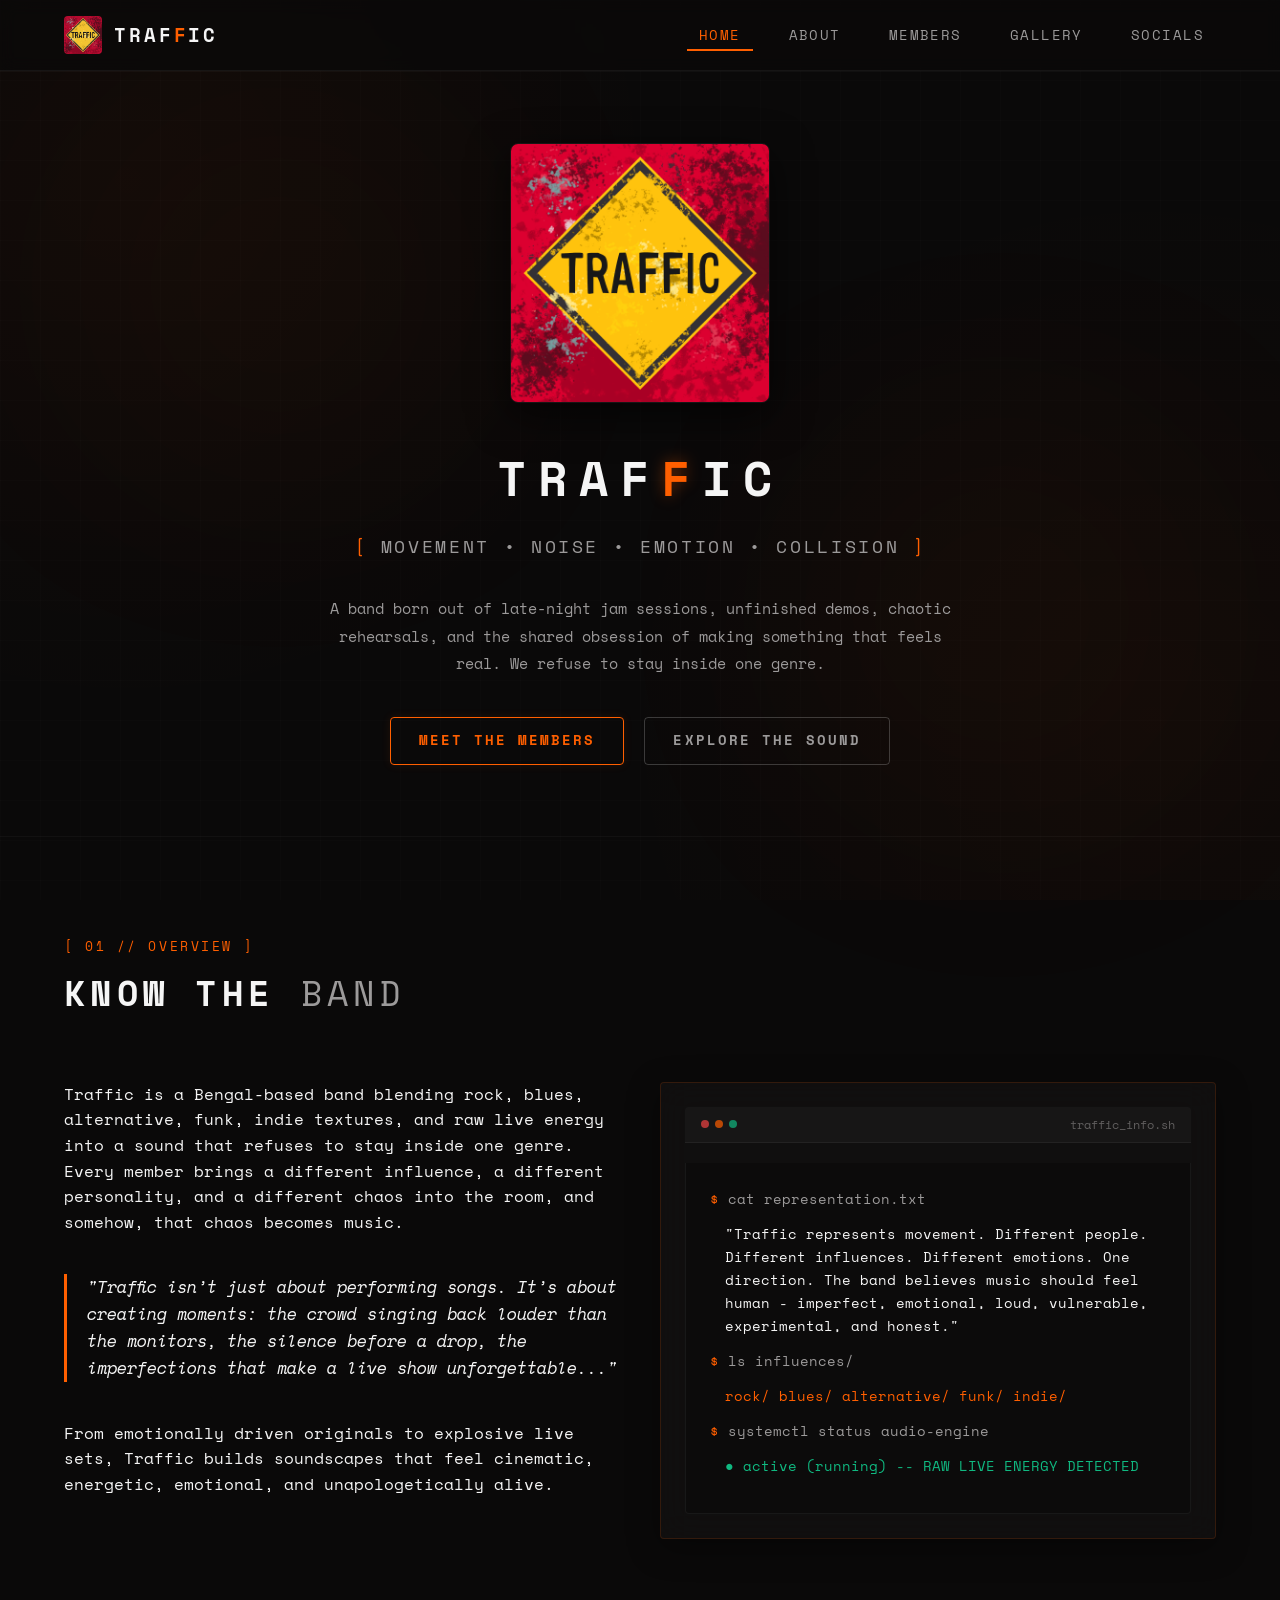
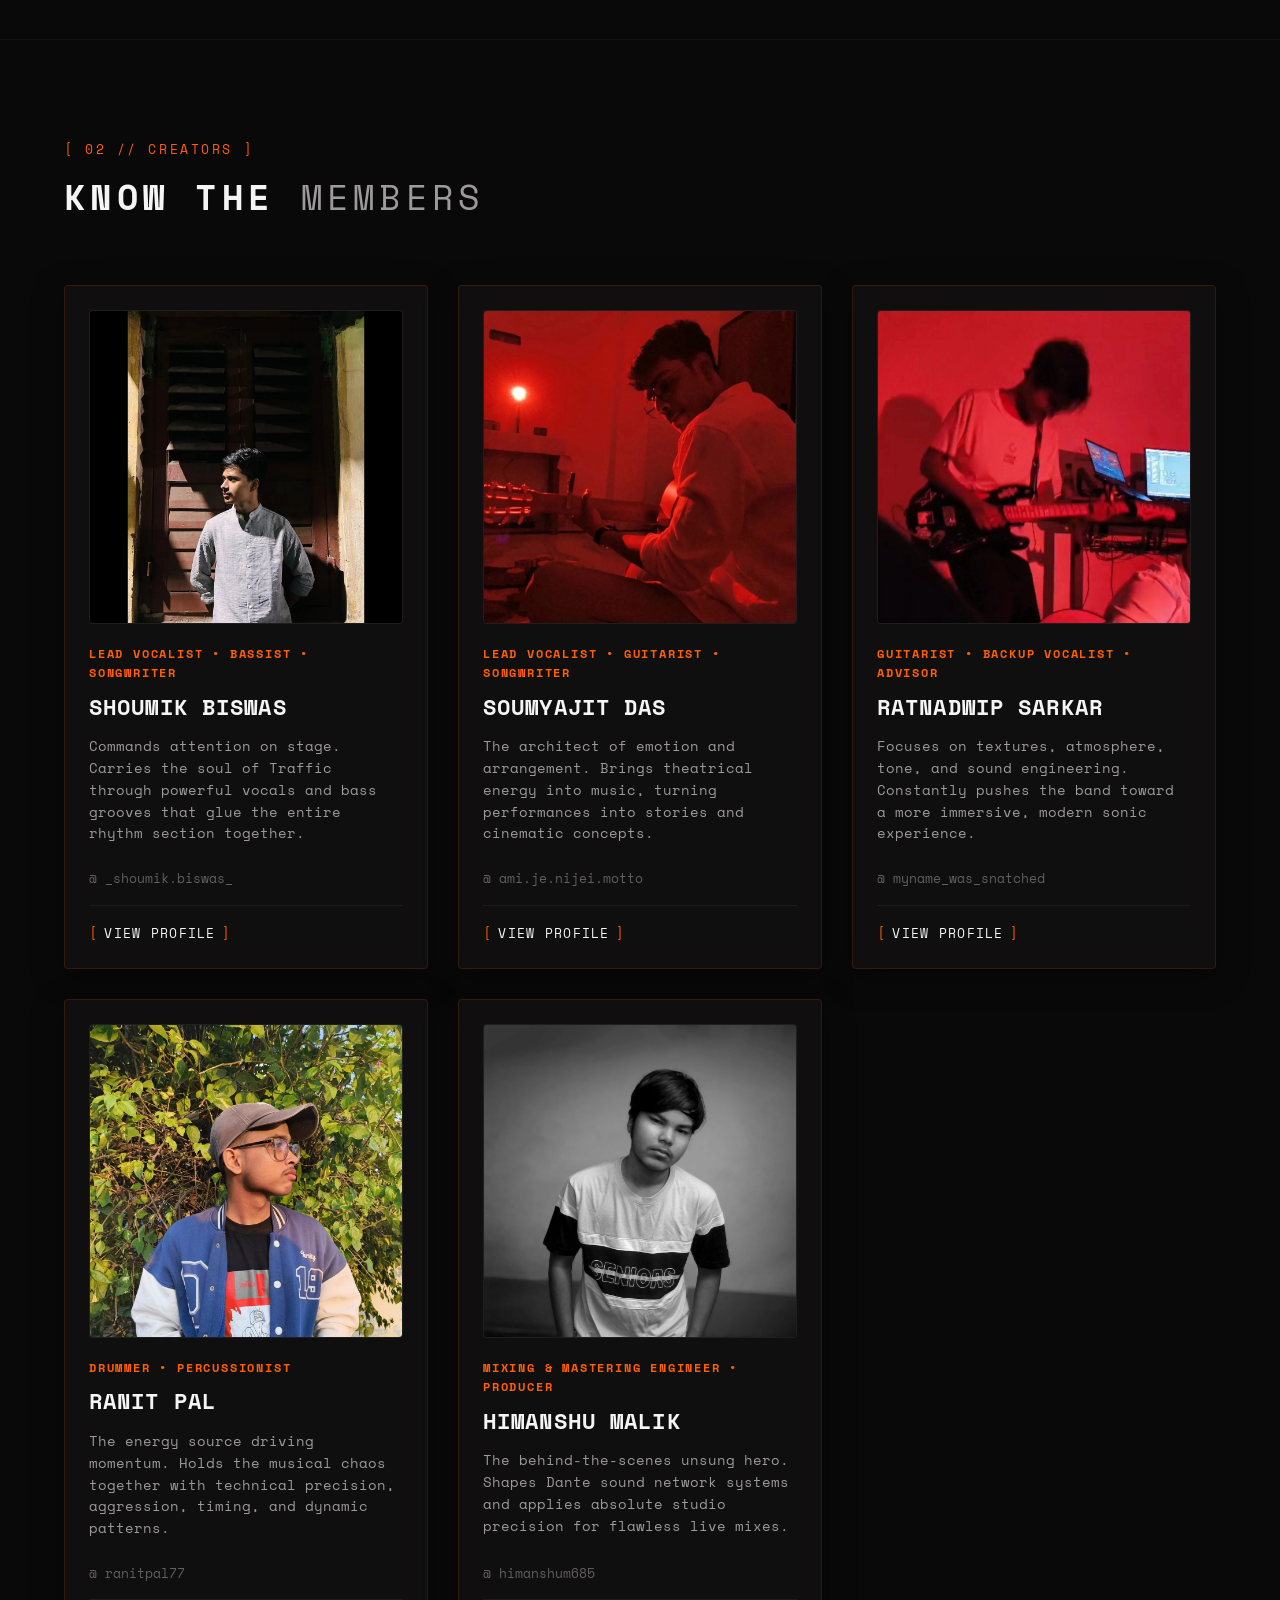
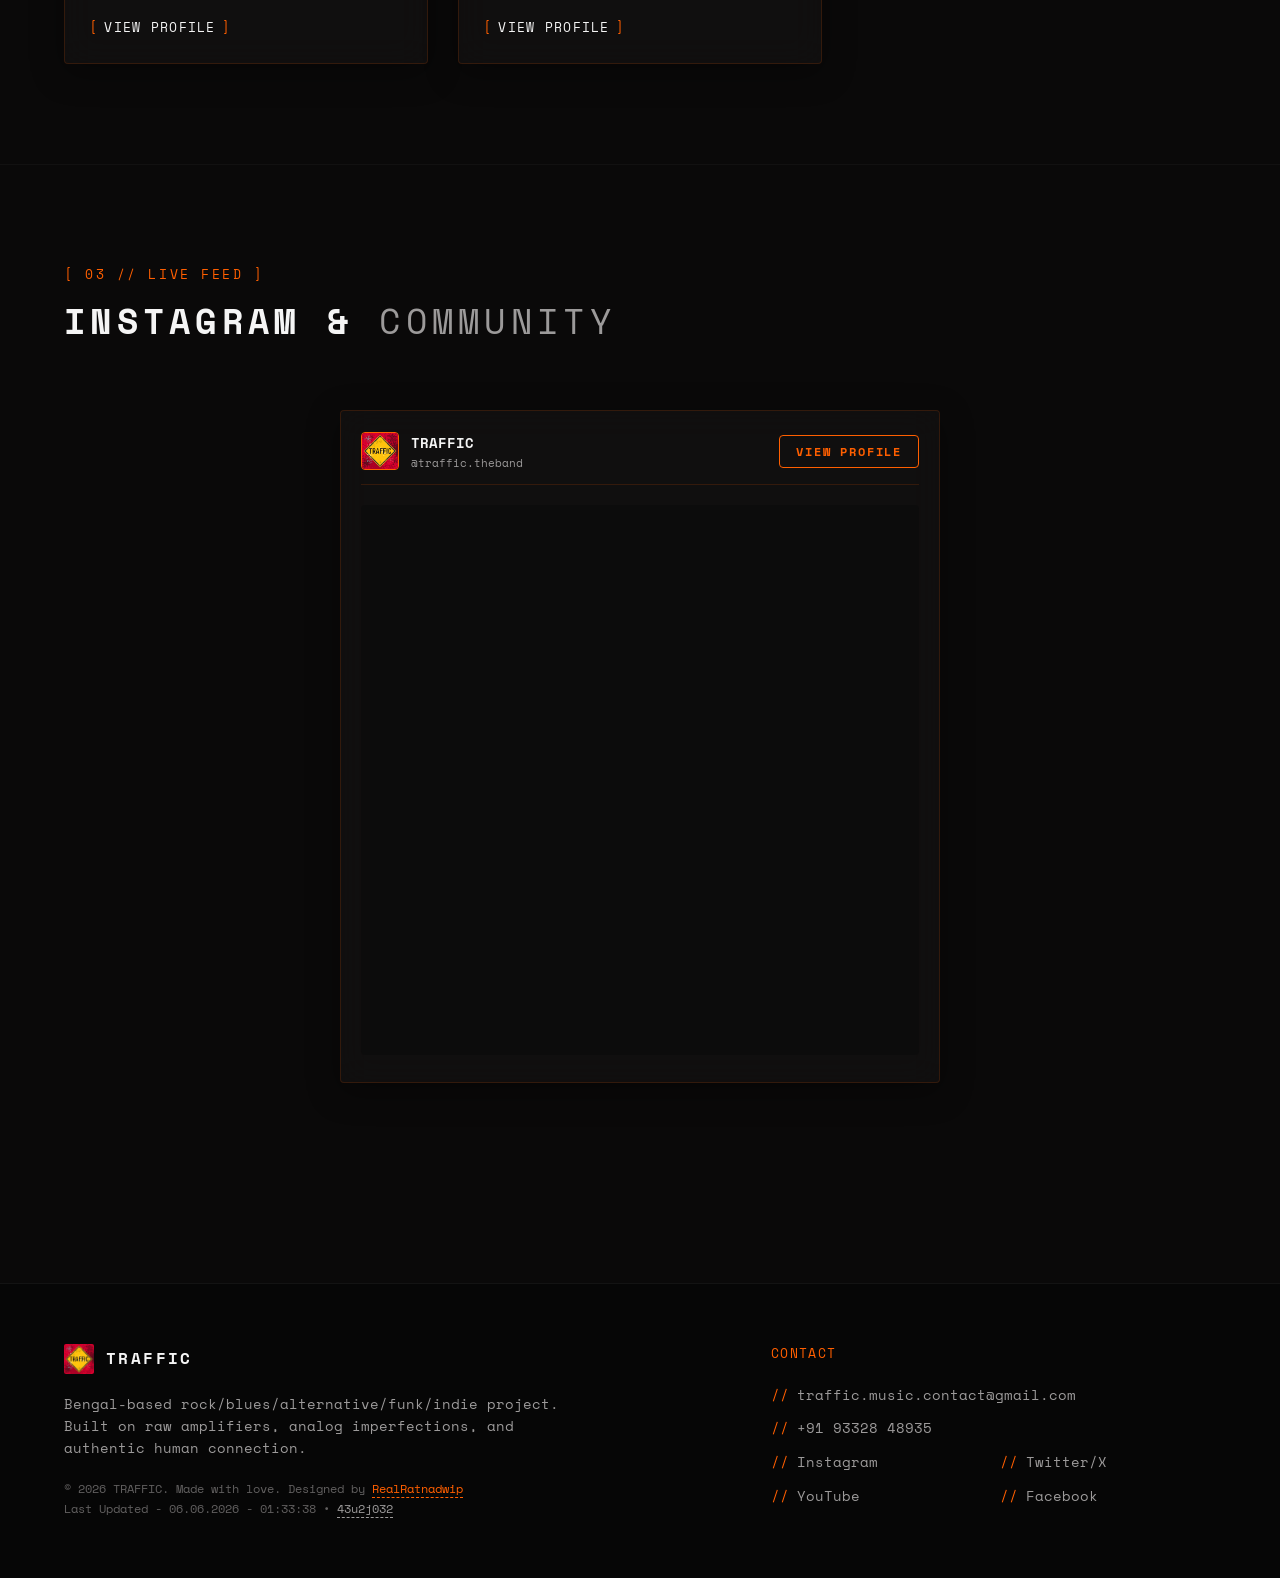
==== commit 3695df7d: "removal" ====
--- a/index.html
+++ b/index.html
@@ -1,13 +1,36 @@
 <!DOCTYPE html>
 <html lang="en">
+
 <head>
   <meta charset="UTF-8">
   <meta name="viewport" content="width=device-width, initial-scale=1.0">
   <title>TRAFFIC - The Band</title>
   <link rel="icon" type="image/png" href="images/logo.png">
-  <meta name="description" content="Traffic is a Bengal-based band blending rock, blues, alternative, funk, and indie textures into raw, live energy. Movement. Emotion. Sound.">
+  <link rel="apple-touch-icon" href="images/logo.png">
+  <meta name="description"
+    content="Traffic is a Bengal-based band blending rock, blues, alternative, funk, and indie textures into raw, live energy. Movement. Emotion. Sound.">
+  <meta name="theme-color" content="#0a0909">
+
+  <!-- OpenGraph (Facebook, LinkedIn, WhatsApp, etc.) -->
+  <meta property="og:type" content="website">
+  <meta property="og:title" content="TRAFFIC - The Band">
+  <meta property="og:description"
+    content="Bengal-based band blending rock, blues, alternative, funk, and indie textures into raw, live energy. Movement. Emotion. Sound.">
+  <meta property="og:image" content="https://traffictheband.github.io/images/Preview.jpg">
+  <meta property="og:url" content="https://traffictheband.github.io/">
+  <meta property="og:site_name" content="TRAFFIC">
+
+  <!-- Twitter Card -->
+  <meta name="twitter:card" content="summary_large_image">
+  <meta name="twitter:title" content="TRAFFIC - The Band">
+  <meta name="twitter:description"
+    content="Bengal-based band blending rock, blues, alternative, funk, and indie into raw, live energy.">
+  <meta name="twitter:image" content="https://traffictheband.github.io/images/Preview.jpg">
+  <meta name="twitter:site" content="@traffic_theband">
+
   <link rel="stylesheet" href="css/style.css">
 </head>
+
 <body data-page="home">
 
   <!-- Ambient Glow Orbs -->
@@ -45,7 +68,8 @@
       <h1>TRAF<span>F</span>IC</h1>
       <div class="hero-subtitle">Movement • Noise • Emotion • Collision</div>
       <p class="hero-desc">
-        A band born out of late-night jam sessions, unfinished demos, chaotic rehearsals, and the shared obsession of making something that feels real. We refuse to stay inside one genre.
+        A band born out of late-night jam sessions, unfinished demos, chaotic rehearsals, and the shared obsession of
+        making something that feels real. We refuse to stay inside one genre.
       </p>
       <div class="btn-container">
         <a href="#members" class="btn btn-primary">Meet The Members</a>
@@ -65,15 +89,19 @@
       <div class="about-grid">
         <div class="about-left animate-on-scroll delay-1">
           <p>
-            Traffic is a Bengal-based band blending rock, blues, alternative, funk, indie textures, and raw live energy into a sound that refuses to stay inside one genre. Every member brings a different influence, a different personality, and a different chaos into the room, and somehow, that chaos becomes music.
+            Traffic is a Bengal-based band blending rock, blues, alternative, funk, indie textures, and raw live energy
+            into a sound that refuses to stay inside one genre. Every member brings a different influence, a different
+            personality, and a different chaos into the room, and somehow, that chaos becomes music.
           </p>
           <div class="about-accent-box">
             <p>
-              "Traffic isn’t just about performing songs. It’s about creating moments: the crowd singing back louder than the monitors, the silence before a drop, the imperfections that make a live show unforgettable..."
+              "Traffic isn’t just about performing songs. It’s about creating moments: the crowd singing back louder
+              than the monitors, the silence before a drop, the imperfections that make a live show unforgettable..."
             </p>
           </div>
           <p>
-            From emotionally driven originals to explosive live sets, Traffic builds soundscapes that feel cinematic, energetic, emotional, and unapologetically alive.
+            From emotionally driven originals to explosive live sets, Traffic builds soundscapes that feel cinematic,
+            energetic, emotional, and unapologetically alive.
           </p>
         </div>
 
@@ -91,13 +119,15 @@
               <span class="terminal-prompt">$</span> cat representation.txt
             </div>
             <div class="terminal-line" style="color: var(--text-primary); margin-left: 15px;">
-              "Traffic represents movement. Different people. Different influences. Different emotions. One direction. The band believes music should feel human - imperfect, emotional, loud, vulnerable, experimental, and honest."
+              "Traffic represents movement. Different people. Different influences. Different emotions. One direction.
+              The band believes music should feel human - imperfect, emotional, loud, vulnerable, experimental, and
+              honest."
             </div>
             <div class="terminal-line">
               <span class="terminal-prompt">$</span> ls influences/
             </div>
             <div class="terminal-line" style="color: var(--accent-amber); margin-left: 15px;">
-              rock/  blues/  alternative/  funk/  indie/
+              rock/ blues/ alternative/ funk/ indie/
             </div>
             <div class="terminal-line">
               <span class="terminal-prompt">$</span> systemctl status audio-engine
@@ -120,7 +150,7 @@
       </div>
 
       <div class="members-grid">
-        
+
         <!-- Member 1: Shoumik Biswas -->
         <div class="member-card glass-panel animate-on-scroll delay-1">
           <div class="member-image-container">
@@ -136,12 +166,14 @@
                 </svg>
               </div>
             </div>
-            <img class="member-img loaded" src="images/members/shoumik-biswas.jpg" alt="Shoumik Biswas" onerror="this.style.opacity='0';">
+            <img class="member-img loaded" src="images/members/shoumik-biswas.jpg" alt="Shoumik Biswas"
+              onerror="this.style.opacity='0';">
           </div>
           <div class="member-role">Lead Vocalist • Bassist • Songwriter</div>
           <h3 class="member-name">Shoumik Biswas</h3>
           <p class="member-brief">
-            Commands attention on stage. Carries the soul of Traffic through powerful vocals and bass grooves that glue the entire rhythm section together.
+            Commands attention on stage. Carries the soul of Traffic through powerful vocals and bass grooves that glue
+            the entire rhythm section together.
           </p>
           <a href="https://www.instagram.com/_shoumik.biswas_/" target="_blank" class="member-insta-link">
             <span>@</span>_shoumik.biswas_
@@ -167,12 +199,14 @@
                 </svg>
               </div>
             </div>
-            <img class="member-img loaded" src="images/members/soumyajit-das.jpg" alt="Soumyajit Das" onerror="this.style.opacity='0';">
+            <img class="member-img loaded" src="images/members/soumyajit-das.jpg" alt="Soumyajit Das"
+              onerror="this.style.opacity='0';">
           </div>
           <div class="member-role">Lead Vocalist • Guitarist • Songwriter</div>
           <h3 class="member-name">Soumyajit Das</h3>
           <p class="member-brief">
-            The architect of emotion and arrangement. Brings theatrical energy into music, turning performances into stories and cinematic concepts.
+            The architect of emotion and arrangement. Brings theatrical energy into music, turning performances into
+            stories and cinematic concepts.
           </p>
           <a href="https://www.instagram.com/ami.je.nijei.motto/" target="_blank" class="member-insta-link">
             <span>@</span>ami.je.nijei.motto
@@ -197,12 +231,14 @@
                 </svg>
               </div>
             </div>
-            <img class="member-img loaded" src="images/members/ratnadwip-sarkar.jpg" alt="Ratnadwip Sarkar" onerror="this.style.opacity='0';">
+            <img class="member-img loaded" src="images/members/ratnadwip-sarkar.jpg" alt="Ratnadwip Sarkar"
+              onerror="this.style.opacity='0';">
           </div>
           <div class="member-role">Guitarist • Backup Vocalist • Advisor</div>
           <h3 class="member-name">Ratnadwip Sarkar</h3>
           <p class="member-brief">
-            Focuses on textures, atmosphere, tone, and sound engineering. Constantly pushes the band toward a more immersive, modern sonic experience.
+            Focuses on textures, atmosphere, tone, and sound engineering. Constantly pushes the band toward a more
+            immersive, modern sonic experience.
           </p>
           <a href="https://www.instagram.com/myname_was_snatched/" target="_blank" class="member-insta-link">
             <span>@</span>myname_was_snatched
@@ -229,12 +265,14 @@
                 </svg>
               </div>
             </div>
-            <img class="member-img loaded" src="images/members/ranit-pal.jpg" alt="Ranit Pal" onerror="this.style.opacity='0';">
+            <img class="member-img loaded" src="images/members/ranit-pal.jpg" alt="Ranit Pal"
+              onerror="this.style.opacity='0';">
           </div>
           <div class="member-role">Drummer • Percussionist</div>
           <h3 class="member-name">Ranit Pal</h3>
           <p class="member-brief">
-            The energy source driving momentum. Holds the musical chaos together with technical precision, aggression, timing, and dynamic patterns.
+            The energy source driving momentum. Holds the musical chaos together with technical precision, aggression,
+            timing, and dynamic patterns.
           </p>
           <a href="https://www.instagram.com/ranitpal77/" target="_blank" class="member-insta-link">
             <span>@</span>ranitpal77
@@ -244,38 +282,7 @@
           </div>
         </div>
 
-        <!-- Member 5: Sumit Shaw -->
-        <div class="member-card glass-panel animate-on-scroll delay-2">
-          <div class="member-image-container">
-            <div class="member-image-loading"></div>
-            <!-- Fallback Vector Silhouette -->
-            <div class="member-fallback-avatar">
-              SS
-              <div class="member-fallback-icon">
-                <!-- Guitar Vector SVG -->
-                <svg width="40" height="40" viewBox="0 0 24 24" fill="none" stroke="currentColor" stroke-width="1.5">
-                  <path d="M7.5 13.5 17 4c1-1 2.5-1 3.5 0s1 2.5 0 3.5L11 17M14 6l4 4" />
-                  <path d="m11 17-2.5 2.5a2.12 2.12 0 0 1-3-3L8 14" />
-                  <path d="m6 16.5-3.5 1c-.8.2-1.3-.3-1.1-1.1l1-3.5" />
-                </svg>
-              </div>
-            </div>
-            <img class="member-img loaded" src="images/members/sumit-shaw.jpg" alt="Sumit Shaw" onerror="this.style.opacity='0';">
-          </div>
-          <div class="member-role">Guitarist</div>
-          <h3 class="member-name">Sumit Shaw</h3>
-          <p class="member-brief">
-            The groove keeper and texture builder. Adds warmth, movement, and taste to the rhythm section, serving as the invisible sonic glue.
-          </p>
-          <a href="https://www.instagram.com/sumit_24012/" target="_blank" class="member-insta-link">
-            <span>@</span>sumit_24012
-          </a>
-          <div class="member-card-footer">
-            <a href="members/sumit-shaw/" class="member-btn">View Profile</a>
-          </div>
-        </div>
-
-        <!-- Member 6: Himanshu Malik -->
+        <!-- Member 5: Himanshu Malik -->
         <div class="member-card glass-panel animate-on-scroll delay-3">
           <div class="member-image-container">
             <div class="member-image-loading"></div>
@@ -293,12 +300,14 @@
                 </svg>
               </div>
             </div>
-            <img class="member-img loaded" src="images/members/himanshu-malik.jpg" alt="Himanshu Malik" onerror="this.style.opacity='0';">
+            <img class="member-img loaded" src="images/members/himanshu-malik.jpg" alt="Himanshu Malik"
+              onerror="this.style.opacity='0';">
           </div>
           <div class="member-role">Mixing & Mastering Engineer • Producer</div>
           <h3 class="member-name">Himanshu Malik</h3>
           <p class="member-brief">
-            The behind-the-scenes unsung hero. Shapes Dante sound network systems and applies absolute studio precision for flawless live mixes.
+            The behind-the-scenes unsung hero. Shapes Dante sound network systems and applies absolute studio precision
+            for flawless live mixes.
           </p>
           <a href="https://www.instagram.com/himanshum685/" target="_blank" class="member-insta-link">
             <span>@</span>himanshum685
@@ -320,27 +329,25 @@
         <h2 class="section-title">Instagram & <span>Community</span></h2>
       </div>
 
-      <div class="insta-embed-container glass-panel animate-on-scroll delay-1" style="max-width: 600px; margin: 0 auto; padding: 20px;">
-        <div class="insta-embed-header" style="display: flex; justify-content: space-between; align-items: center; border-bottom: 1px solid rgba(255, 95, 0, 0.15); padding-bottom: 12px; margin-bottom: 20px;">
+      <div class="insta-embed-container glass-panel animate-on-scroll delay-1"
+        style="max-width: 600px; margin: 0 auto; padding: 20px;">
+        <div class="insta-embed-header"
+          style="display: flex; justify-content: space-between; align-items: center; border-bottom: 1px solid rgba(255, 95, 0, 0.15); padding-bottom: 12px; margin-bottom: 20px;">
           <div style="display: flex; align-items: center; gap: 12px;">
-            <img src="images/logo.png" alt="Traffic Logo" style="width: 38px; height: 38px; border-radius: 4px; border: 1px solid var(--accent-amber);">
+            <img src="images/logo.png" alt="Traffic Logo"
+              style="width: 38px; height: 38px; border-radius: 4px; border: 1px solid var(--accent-amber);">
             <div>
               <div style="font-weight: 700; font-size: 0.9rem; text-transform: uppercase;">TRAFFIC</div>
               <div class="insta-handle" style="font-size: 0.7rem; color: var(--text-secondary);">@traffic.theband</div>
             </div>
           </div>
-          <a href="https://www.instagram.com/traffic.theband/" target="_blank" class="btn insta-profile-link" style="padding: 6px 16px; font-size: 0.75rem; border-color: var(--accent-amber); color: var(--accent-amber);">View Profile</a>
-        </div>
-        <iframe 
-          src="https://www.instagram.com/traffic.theband/embed" 
-          class="insta-iframe"
-          width="100%" 
-          height="550" 
-          style="border:none; overflow:hidden; border-radius: 4px; background: rgba(0,0,0,0.2);" 
-          scrolling="no" 
-          frameborder="0" 
-          allowtransparency="true" 
-          allow="encrypted-media">
+          <a href="https://www.instagram.com/traffic.theband/" target="_blank" class="btn insta-profile-link"
+            style="padding: 6px 16px; font-size: 0.75rem; border-color: var(--accent-amber); color: var(--accent-amber);">View
+            Profile</a>
+        </div>
+        <iframe src="https://www.instagram.com/traffic.theband/embed" class="insta-iframe" width="100%" height="550"
+          style="border:none; overflow:hidden; border-radius: 4px; background: rgba(0,0,0,0.2);" scrolling="no"
+          frameborder="0" allowtransparency="true" allow="encrypted-media">
         </iframe>
       </div>
     </div>
@@ -355,10 +362,12 @@
           TRAFFIC
         </div>
         <p class="footer-desc">
-          Bengal-based rock/blues/alternative/funk/indie project. Built on raw amplifiers, analog imperfections, and authentic human connection.
+          Bengal-based rock/blues/alternative/funk/indie project. Built on raw amplifiers, analog imperfections, and
+          authentic human connection.
         </p>
         <p class="footer-copy">
-          &copy; 2026 TRAFFIC. Made with love. Designed by <a href="https://ratnadwip.com" target="_blank" style="color: var(--accent-amber); text-decoration: none; border-bottom: 1px dashed var(--accent-amber);">RealRatnadwip</a><br>
+          &copy; 2026 TRAFFIC. Made with love. Designed by <a href="https://ratnadwip.com" target="_blank"
+            style="color: var(--accent-amber); text-decoration: none; border-bottom: 1px dashed var(--accent-amber);">RealRatnadwip</a><br>
           Last Updated - 06.06.2026 - 01:33:38
         </p>
       </div>
@@ -389,4 +398,5 @@
   <script src="js/components.js"></script>
   <script src="js/app.js"></script>
 </body>
-</html>
+
+</html>
--- a/css/style.css
+++ b/css/style.css
@@ -26,6 +26,10 @@
   padding: 0;
 }
 
+html {
+  overflow-x: hidden;
+}
+
 body {
   background-color: var(--bg-color);
   color: var(--text-primary);
@@ -144,6 +148,126 @@
   box-shadow: 0 8px 32px 0 rgba(255, 95, 0, 0.05), inset 0 0 12px rgba(255, 95, 0, 0.03);
 }
 
+/* Contact Page */
+.contact-grid {
+  display: grid;
+  grid-template-columns: minmax(280px, 1.05fr) minmax(320px, 1.45fr);
+  gap: 32px;
+  align-items: start;
+}
+
+.contact-grid h3 {
+  margin-top: 0;
+  color: var(--text-primary);
+  font-size: 1.6rem;
+  letter-spacing: 0.08em;
+}
+
+.contact-card {
+  display: grid;
+  grid-template-columns: auto 1fr;
+  gap: 18px;
+  padding: 22px;
+  border: 1px solid rgba(255, 255, 255, 0.07);
+  border-radius: 14px;
+  background: rgba(255, 255, 255, 0.03);
+  margin-top: 20px;
+}
+
+.card-marker {
+  width: 50px;
+  height: 50px;
+  display: grid;
+  place-items: center;
+  border-radius: 12px;
+  background: rgba(255, 95, 0, 0.14);
+  color: var(--accent-amber);
+  font-size: 1.1rem;
+}
+
+.card-label {
+  text-transform: uppercase;
+  letter-spacing: 0.12em;
+  font-size: 0.8rem;
+  color: var(--text-secondary);
+  margin-bottom: 6px;
+}
+
+.contact-link,
+.social-links-grid a {
+  color: var(--text-primary);
+  text-decoration: none;
+}
+
+.social-links-grid {
+  display: grid;
+  gap: 10px;
+  margin-top: 8px;
+}
+
+.social-links-grid a {
+  display: inline-flex;
+  align-items: center;
+  justify-content: space-between;
+  gap: 10px;
+  padding: 12px 14px;
+  background: rgba(255, 255, 255, 0.04);
+  border-radius: 10px;
+  border: 1px solid rgba(255, 255, 255, 0.08);
+  transition: transform var(--transition-speed), border-color var(--transition-speed), background var(--transition-speed);
+}
+
+.social-links-grid a:hover {
+  border-color: var(--accent-amber);
+  transform: translateX(2px);
+  background: rgba(255, 95, 0, 0.08);
+}
+
+.contact-form label {
+  display: block;
+  margin-bottom: 18px;
+  color: var(--text-secondary);
+  font-size: 0.95rem;
+}
+
+.contact-form input,
+.contact-form textarea {
+  width: 100%;
+  background: rgba(255, 255, 255, 0.04);
+  border: 1px solid rgba(255, 255, 255, 0.08);
+  border-radius: 10px;
+  padding: 16px 14px;
+  color: var(--text-primary);
+  font-family: var(--font-sans);
+  font-size: 0.95rem;
+  transition: border-color var(--transition-speed), box-shadow var(--transition-speed);
+  margin-top: 8px;
+}
+
+.contact-form textarea {
+  min-height: 180px;
+  resize: vertical;
+}
+
+.contact-form input:focus,
+.contact-form textarea:focus {
+  outline: none;
+  border-color: var(--accent-amber);
+  box-shadow: 0 0 0 3px rgba(255, 95, 0, 0.1);
+}
+
+.contact-form .form-note {
+  margin-top: 18px;
+  color: var(--text-muted);
+  font-size: 0.9rem;
+  line-height: 1.6;
+}
+
+.contact-form button {
+  width: 100%;
+  justify-content: center;
+}
+
 /* Header & Navigation */
 header {
   border-bottom: 1px solid rgba(255, 255, 255, 0.05);
@@ -787,6 +911,7 @@
   line-height: 1.5;
   display: -webkit-box;
   -webkit-line-clamp: 3;
+  line-clamp: 3;
   -webkit-box-orient: vertical;
   overflow: hidden;
 }
@@ -859,6 +984,12 @@
   align-items: start;
 }
 
+/* Instagram panels inside member-page-left - reorderable on mobile */
+.member-page-insta-link,
+.member-page-insta-embed {
+  /* No order change on desktop */
+}
+
 .member-page-left {
   position: sticky;
   top: 100px;
@@ -1084,6 +1215,106 @@
   gap: 24px;
 }
 
+/* Gallery toolbar: filter + counter */
+.gallery-toolbar {
+  display: flex;
+  justify-content: space-between;
+  align-items: center;
+  margin-bottom: 20px;
+  gap: 16px;
+  flex-wrap: wrap;
+}
+
+.gallery-filter-wrap {
+  position: relative;
+  flex: 0 1 280px;
+}
+
+.gallery-filter-input {
+  width: 100%;
+  font-family: var(--font-mono);
+  font-size: 0.8rem;
+  padding: 10px 36px 10px 14px;
+  background: rgba(20, 20, 20, 0.6);
+  border: 1px solid var(--panel-border);
+  border-radius: 4px;
+  color: var(--text-primary);
+  letter-spacing: 0.05em;
+  outline: none;
+  transition: border-color var(--transition-speed), box-shadow var(--transition-speed);
+}
+
+.gallery-filter-input::placeholder {
+  color: var(--text-muted);
+  font-style: italic;
+}
+
+.gallery-filter-input:focus {
+  border-color: var(--accent-amber);
+  box-shadow: 0 0 12px rgba(255, 95, 0, 0.1);
+}
+
+.gallery-filter-icon {
+  position: absolute;
+  right: 12px;
+  top: 50%;
+  transform: translateY(-50%);
+  color: var(--text-muted);
+  font-size: 1.1rem;
+  pointer-events: none;
+}
+
+.gallery-count-text {
+  font-size: 0.75rem;
+  color: var(--text-muted);
+  letter-spacing: 0.15em;
+  text-transform: uppercase;
+  white-space: nowrap;
+}
+
+/* Loading / empty states */
+.gallery-status {
+  grid-column: 1 / -1;
+  display: flex;
+  flex-direction: column;
+  align-items: center;
+  justify-content: center;
+  gap: 16px;
+  padding: 80px 20px;
+  color: var(--text-muted);
+  font-size: 0.85rem;
+  letter-spacing: 0.1em;
+  text-transform: uppercase;
+}
+
+.gallery-spinner {
+  width: 32px;
+  height: 32px;
+  border: 2px solid rgba(255, 95, 0, 0.15);
+  border-top-color: var(--accent-amber);
+  border-radius: 50%;
+  animation: gallery-spin 0.8s linear infinite;
+}
+
+@keyframes gallery-spin {
+  to { transform: rotate(360deg); }
+}
+
+/* Infinite scroll sentinel */
+.gallery-scroll-sentinel {
+  display: none;
+  flex-direction: column;
+  align-items: center;
+  justify-content: center;
+  gap: 12px;
+  padding: 40px 20px;
+  color: var(--text-muted);
+  font-size: 0.8rem;
+  letter-spacing: 0.1em;
+  text-transform: uppercase;
+}
+
+/* Gallery item - with content-visibility for off-screen performance */
 .gallery-item {
   position: relative;
   overflow: hidden;
@@ -1092,6 +1323,52 @@
   border: 1px solid var(--panel-border);
   border-radius: 4px;
   background: rgba(20, 20, 20, 0.4);
+  content-visibility: auto;
+  contain-intrinsic-size: auto 280px 187px;
+  transition: border-color var(--transition-speed), box-shadow var(--transition-speed);
+}
+
+.gallery-item:hover {
+  border-color: var(--panel-border-hover);
+  box-shadow: 0 4px 20px rgba(255, 95, 0, 0.08);
+}
+
+/* Shimmer skeleton placeholder */
+.gallery-shimmer {
+  position: absolute;
+  top: 0;
+  left: 0;
+  width: 100%;
+  height: 100%;
+  background: linear-gradient(
+    90deg,
+    rgba(255, 95, 0, 0.02) 0%,
+    rgba(255, 95, 0, 0.06) 50%,
+    rgba(255, 95, 0, 0.02) 100%
+  );
+  background-size: 200% 100%;
+  animation: gallery-shimmer 1.5s ease-in-out infinite;
+  z-index: 1;
+  pointer-events: none;
+}
+
+@keyframes gallery-shimmer {
+  0%   { background-position: 200% 0; }
+  100% { background-position: -200% 0; }
+}
+
+/* Lazy-loaded image: starts invisible, fades in when loaded */
+.gallery-img-lazy {
+  width: 100%;
+  height: 100%;
+  object-fit: cover;
+  opacity: 0;
+  transition: opacity 0.4s ease, transform var(--transition-speed), filter var(--transition-speed);
+  filter: grayscale(100%) contrast(110%) brightness(80%);
+}
+
+.gallery-img-lazy.gallery-img-loaded {
+  opacity: 1;
 }
 
 .gallery-item img {
@@ -1105,6 +1382,35 @@
 .gallery-item:hover img {
   transform: scale(1.05);
   filter: grayscale(0%) contrast(100%) brightness(100%);
+}
+
+/* Broken image placeholder */
+.gallery-broken {
+  position: absolute;
+  top: 0;
+  left: 0;
+  width: 100%;
+  height: 100%;
+  display: flex;
+  flex-direction: column;
+  align-items: center;
+  justify-content: center;
+  gap: 8px;
+  color: var(--text-muted);
+  background: rgba(15, 15, 15, 0.8);
+  z-index: 2;
+}
+
+.gallery-broken span {
+  font-size: 1.5rem;
+  opacity: 0.4;
+}
+
+.gallery-broken small {
+  font-size: 0.65rem;
+  text-transform: uppercase;
+  letter-spacing: 0.15em;
+  opacity: 0.3;
 }
 
 .gallery-caption {
@@ -1119,6 +1425,7 @@
   color: var(--text-secondary);
   border-top: 1px solid rgba(255, 95, 0, 0.05);
   transition: color var(--transition-speed);
+  z-index: 2;
 }
 
 .gallery-item:hover .gallery-caption {
@@ -1144,17 +1451,43 @@
 
 .lightbox-content {
   max-width: 85%;
-  max-height: 75vh;
+  max-height: 70vh;
   object-fit: contain;
   border: 1px solid rgba(255, 95, 0, 0.25);
   box-shadow: 0 0 30px rgba(255, 95, 0, 0.15);
   border-radius: 4px;
   animation: zoom-in 0.3s ease;
+  transition: opacity 0.3s ease;
 }
 
 @keyframes zoom-in {
   from { transform: scale(0.9); opacity: 0; }
   to { transform: scale(1); opacity: 1; }
+}
+
+/* Lightbox loading spinner */
+.lightbox-loader {
+  position: absolute;
+  display: none;
+  align-items: center;
+  justify-content: center;
+  z-index: 1005;
+}
+
+.lightbox-spinner {
+  width: 40px;
+  height: 40px;
+  border-width: 3px;
+}
+
+/* Lightbox bottom bar: caption + counter */
+.lightbox-bottom-bar {
+  display: flex;
+  align-items: center;
+  justify-content: center;
+  gap: 24px;
+  margin-top: 20px;
+  flex-wrap: wrap;
 }
 
 .lightbox-close {
@@ -1165,6 +1498,7 @@
   font-size: 2.5rem;
   cursor: pointer;
   transition: color var(--transition-speed);
+  z-index: 1010;
 }
 
 .lightbox-close:hover {
@@ -1172,11 +1506,135 @@
 }
 
 .lightbox-caption {
-  margin-top: 20px;
   font-size: 0.9rem;
   letter-spacing: 0.15em;
   color: var(--accent-amber);
   text-transform: uppercase;
+}
+
+.lightbox-counter {
+  font-size: 0.75rem;
+  color: var(--text-muted);
+  letter-spacing: 0.15em;
+}
+
+/* Lightbox Navigation Arrows */
+.lightbox-prev, .lightbox-next {
+  position: absolute;
+  top: 50%;
+  transform: translateY(-50%);
+  color: var(--text-primary);
+  font-size: 3rem;
+  font-weight: 700;
+  cursor: pointer;
+  padding: 16px;
+  user-select: none;
+  transition: color var(--transition-speed);
+  z-index: 1010;
+}
+
+.lightbox-prev {
+  left: 40px;
+}
+
+.lightbox-next {
+  right: 40px;
+}
+
+.lightbox-prev:hover, .lightbox-next:hover {
+  color: var(--accent-amber);
+}
+
+/* Back to top FAB */
+.back-to-top {
+  position: fixed;
+  bottom: 32px;
+  right: 32px;
+  width: 44px;
+  height: 44px;
+  border: 1px solid var(--panel-border);
+  border-radius: 4px;
+  background: rgba(20, 20, 20, 0.85);
+  backdrop-filter: blur(10px);
+  -webkit-backdrop-filter: blur(10px);
+  color: var(--accent-amber);
+  font-size: 1.2rem;
+  cursor: pointer;
+  display: flex;
+  align-items: center;
+  justify-content: center;
+  z-index: 90;
+  opacity: 0;
+  pointer-events: none;
+  transform: translateY(16px);
+  transition: opacity var(--transition-speed), transform var(--transition-speed),
+              border-color var(--transition-speed), box-shadow var(--transition-speed);
+}
+
+.back-to-top.visible {
+  opacity: 1;
+  pointer-events: auto;
+  transform: translateY(0);
+}
+
+.back-to-top:hover {
+  border-color: var(--accent-amber);
+  box-shadow: 0 0 12px rgba(255, 95, 0, 0.2);
+}
+
+/* ── Gallery responsive breakpoints ── */
+@media (max-width: 900px) {
+  .gallery-grid {
+    grid-template-columns: repeat(auto-fill, minmax(220px, 1fr));
+    gap: 16px;
+  }
+}
+
+@media (max-width: 600px) {
+  .gallery-grid {
+    grid-template-columns: 1fr;
+    gap: 12px;
+  }
+
+  .gallery-toolbar {
+    flex-direction: column;
+    align-items: stretch;
+  }
+
+  .gallery-filter-wrap {
+    flex: 1;
+  }
+
+  .gallery-count-text {
+    text-align: center;
+  }
+}
+
+@media (max-width: 768px) {
+  .lightbox-prev { left: 10px; }
+  .lightbox-next { right: 10px; }
+  .lightbox-prev, .lightbox-next { font-size: 2rem; padding: 10px; }
+  .lightbox-close { right: 20px; top: 20px; }
+
+  .lightbox-content {
+    max-width: 95%;
+    max-height: 65vh;
+  }
+
+  .lightbox-bottom-bar {
+    flex-direction: column;
+    gap: 8px;
+    padding: 0 16px;
+    text-align: center;
+  }
+
+  .back-to-top {
+    bottom: 20px;
+    right: 20px;
+    width: 40px;
+    height: 40px;
+    font-size: 1rem;
+  }
 }
 
 /* Hamburger Menu Button */
@@ -1255,7 +1713,7 @@
 
 /* Responsive adjustments */
 @media (max-width: 900px) {
-  .about-grid, .social-layout, .member-page-grid, .footer-grid {
+  .about-grid, .social-layout, .member-page-grid, .footer-grid, .contact-grid {
     grid-template-columns: 1fr;
     gap: 40px;
   }
@@ -1263,11 +1721,54 @@
   .members-grid {
     grid-template-columns: repeat(2, 1fr);
   }
+
+  .social-links-grid a {
+    width: 100%;
+  }
   
+  /* Member page: restructure to photo → bio → instagram on mobile */
+  .member-page-grid {
+    display: flex;
+    flex-direction: column;
+    gap: 40px;
+  }
+
   .member-page-left {
     position: static;
     max-width: 450px;
     margin: 0 auto;
+    width: 100%;
+    display: contents; /* Lets children participate in parent flex */
+  }
+
+  /* Keep photo + back link at top */
+  .member-page-left .back-prompt-container {
+    order: 1;
+  }
+  .member-page-left .member-page-img-card {
+    order: 2;
+    max-width: 450px;
+    margin: 0 auto;
+    width: 100%;
+  }
+
+  /* Bio section in the middle */
+  .member-page-right {
+    order: 3;
+  }
+
+  /* Instagram panels sink to bottom */
+  .member-page-insta-link {
+    order: 4;
+    max-width: 450px;
+    margin: 0 auto;
+    width: 100%;
+  }
+  .member-page-insta-embed {
+    order: 5;
+    max-width: 450px;
+    margin: 0 auto;
+    width: 100%;
   }
   
   .hero h1 {
@@ -1282,6 +1783,14 @@
 @media (max-width: 768px) {
   .menu-toggle {
     display: flex;
+  }
+
+  /* Fix narrow screen right-side gap */
+  header {
+    width: 100vw;
+    margin-left: calc(-50vw + 50%);
+    padding-left: calc(50vw - 50%);
+    padding-right: calc(50vw - 50%);
   }
   
   nav {
@@ -1292,8 +1801,9 @@
     position: fixed;
     top: 70px;
     left: 0;
-    width: 100%;
+    width: 100vw;
     height: calc(100vh - 70px);
+    height: calc(100dvh - 70px);
     background: rgba(10, 9, 9, 0.98);
     backdrop-filter: blur(20px);
     -webkit-backdrop-filter: blur(20px);
@@ -1346,37 +1856,4 @@
   }
 }
 
-/* Lightbox Navigation Arrows */
-.lightbox-prev, .lightbox-next {
-  position: absolute;
-  top: 50%;
-  transform: translateY(-50%);
-  color: var(--text-primary);
-  font-size: 3rem;
-  font-weight: 700;
-  cursor: pointer;
-  padding: 16px;
-  user-select: none;
-  transition: color var(--transition-speed);
-  z-index: 1010;
-}
-
-.lightbox-prev {
-  left: 40px;
-}
-
-.lightbox-next {
-  right: 40px;
-}
-
-.lightbox-prev:hover, .lightbox-next:hover {
-  color: var(--accent-amber);
-}
-
-@media (max-width: 768px) {
-  .lightbox-prev { left: 10px; }
-  .lightbox-next { right: 10px; }
-  .lightbox-prev, .lightbox-next { font-size: 2rem; padding: 10px; }
-  .lightbox-close { right: 20px; top: 20px; }
-}
-
+
